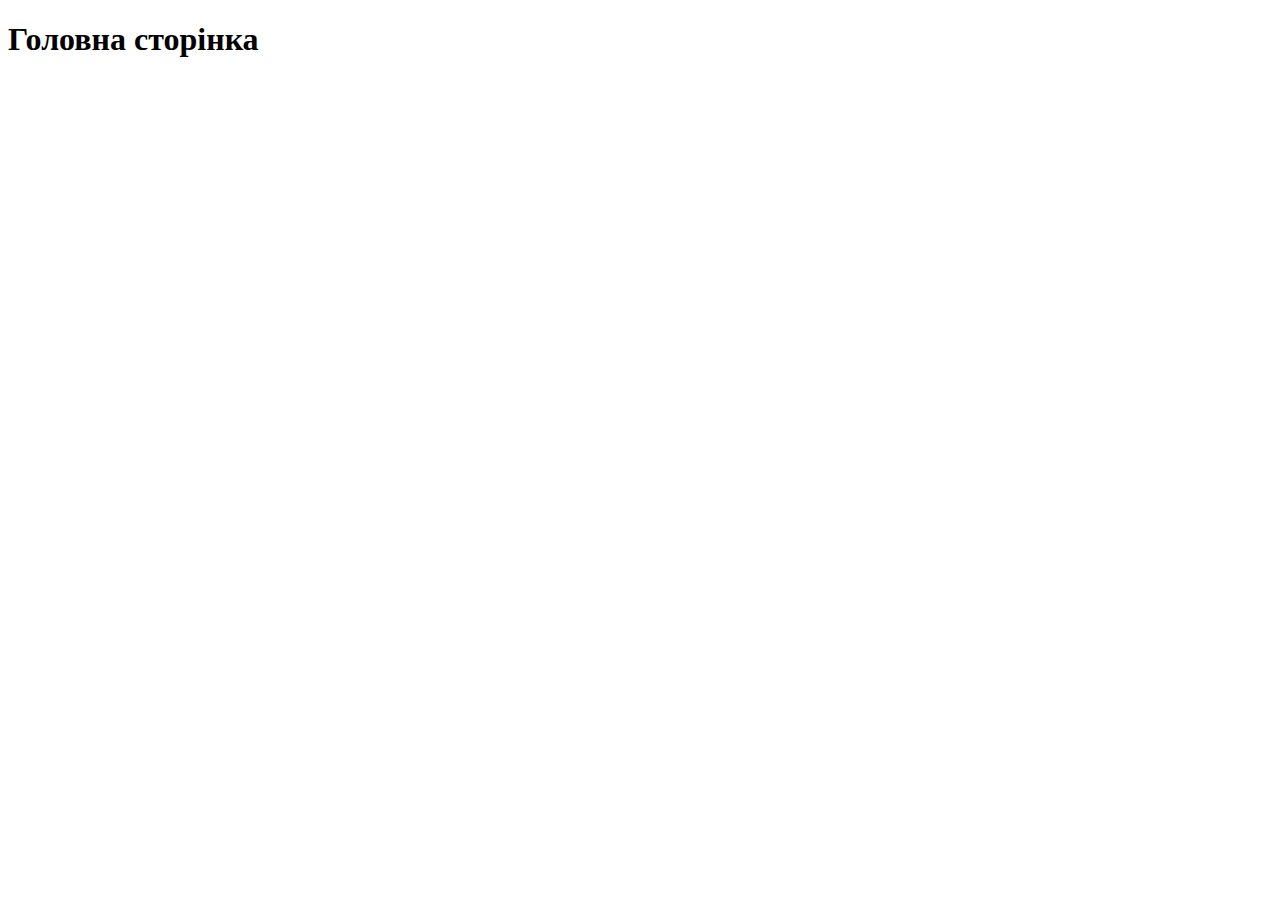
==== index.html @ 38e56209 "Ініціалізація проєкту" ====
<!DOCTYPE html>
<html lang="uk">
<head>
    <meta charset="UTF-8">
    <meta name="viewport" content="width=device-width, initial-scale=1.0">
    <meta name="author" content="anzhela">
    <title>Головна сторінка</title>
</head>
<body>
    <h1>Головна сторінка</h1>
</body>
</html>
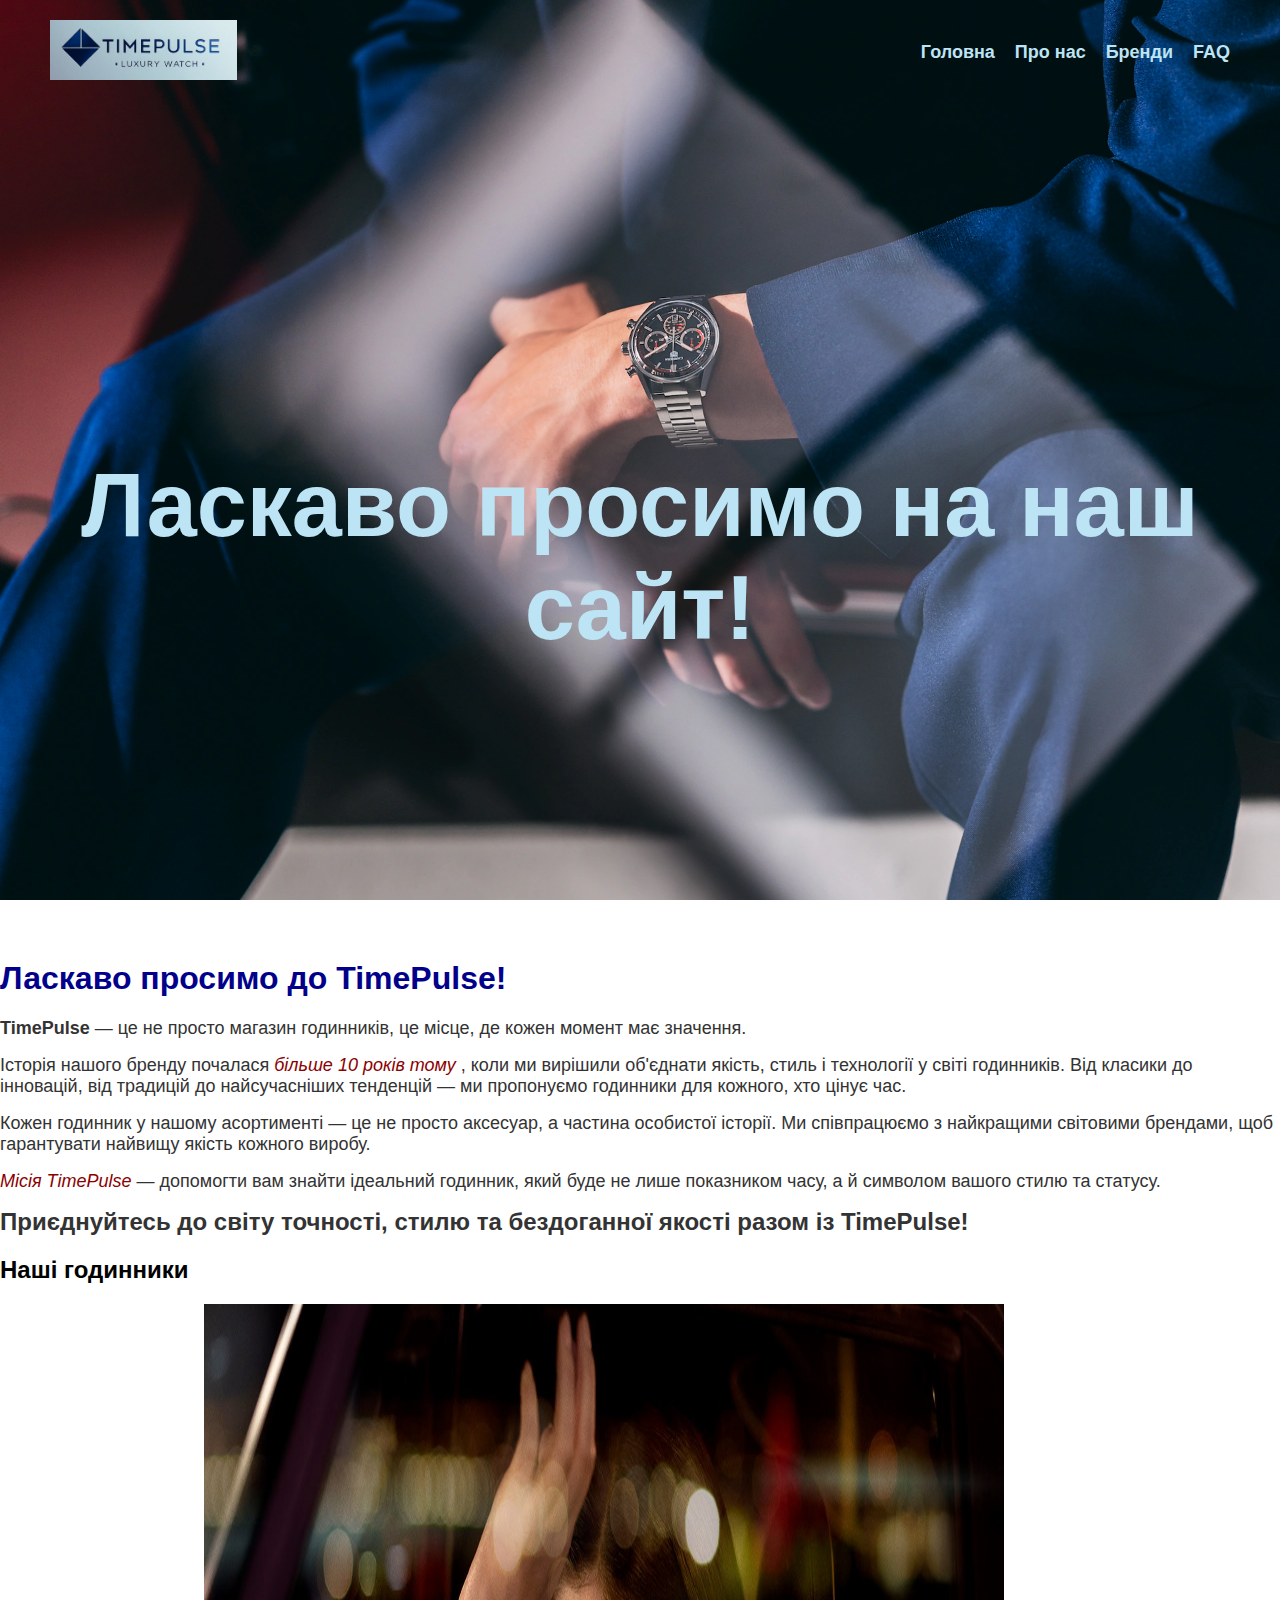
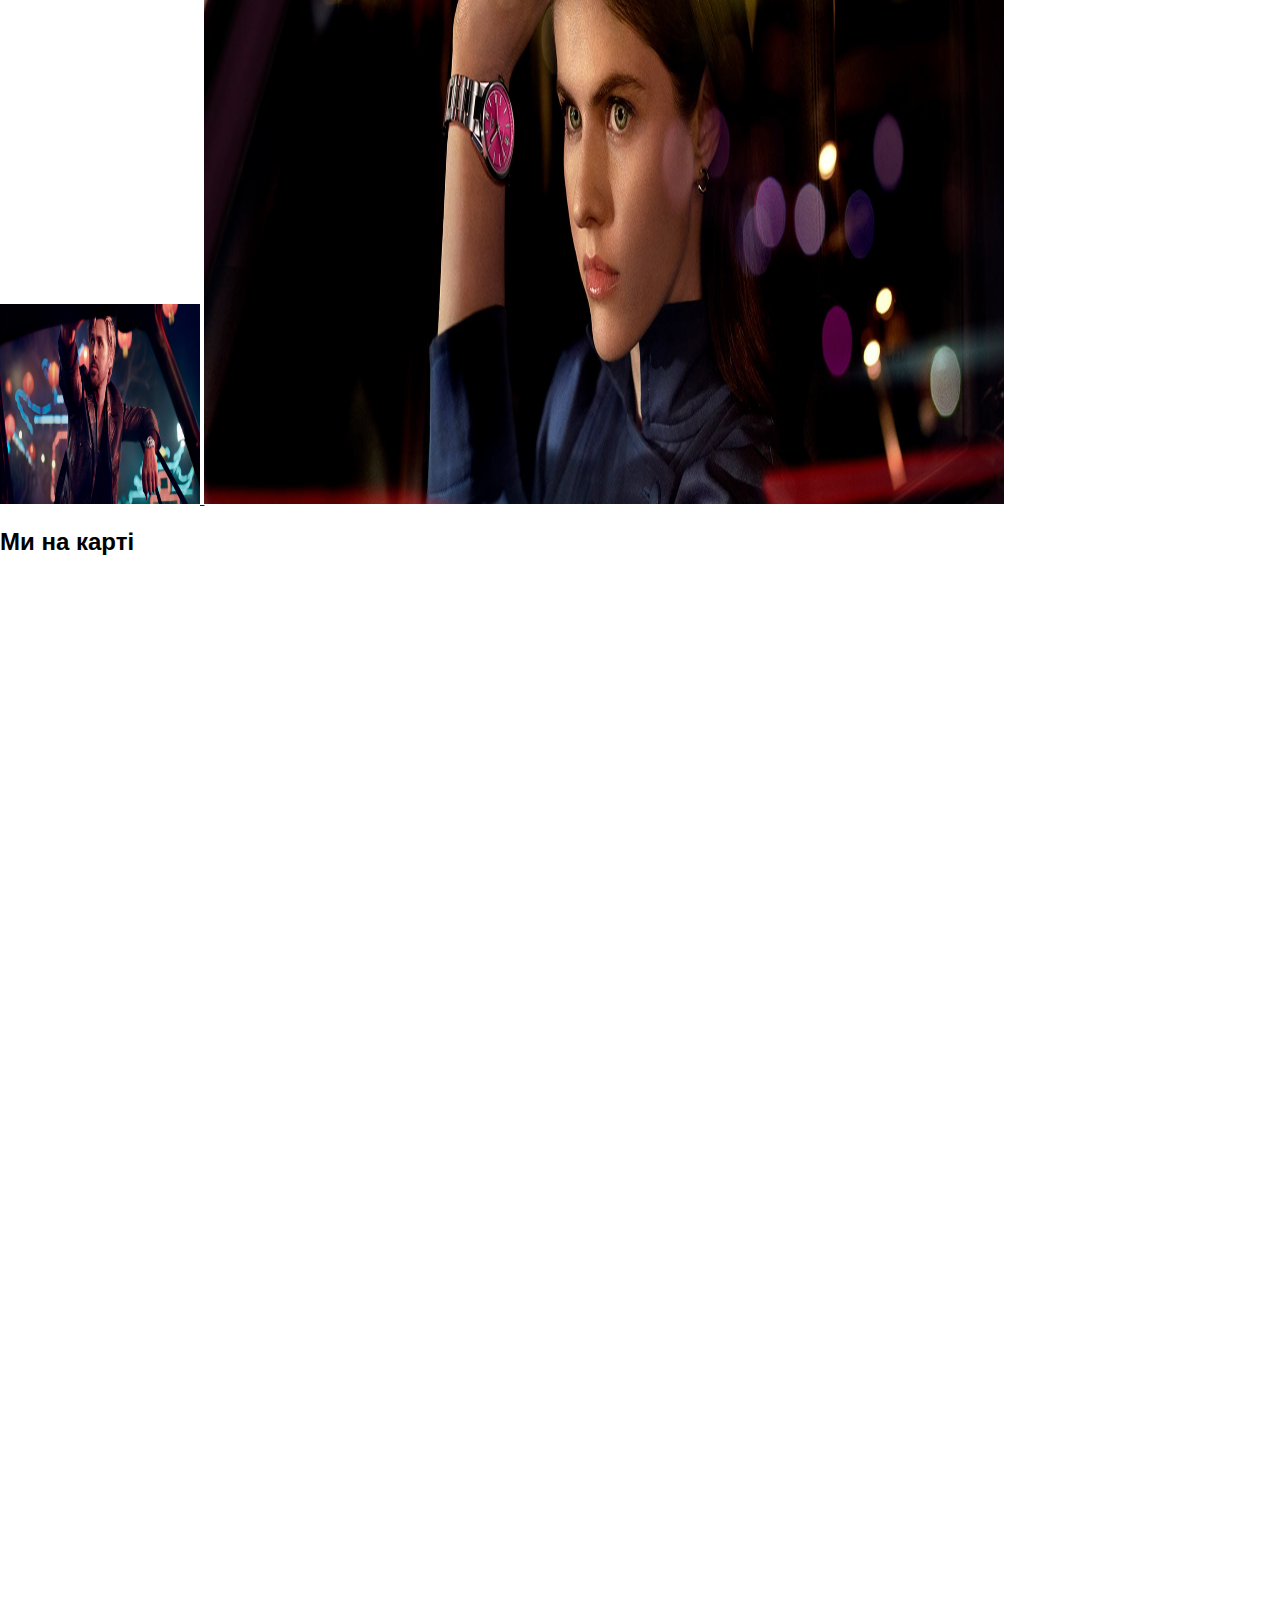
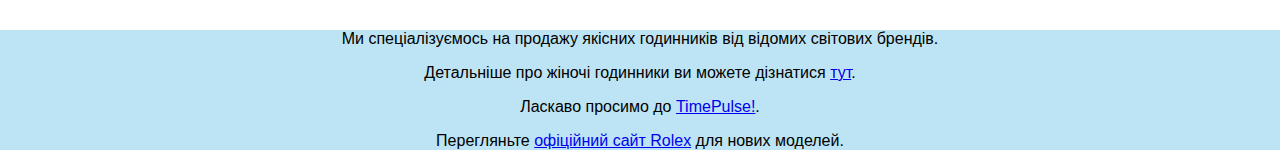
==== commit 15838e16: "лаба 2" ====
--- a/index.html
+++ b/index.html
@@ -1,12 +1,102 @@
 <!DOCTYPE html>
 <html lang="uk">
+
 <head>
     <meta charset="UTF-8">
     <meta name="viewport" content="width=device-width, initial-scale=1.0">
     <meta name="author" content="anzhela">
     <title>Головна сторінка</title>
+    <link rel="stylesheet" href="css/common.css">
+    <link rel="stylesheet" href="css/index.css">
 </head>
+
 <body>
-    <h1>Головна сторінка</h1>
+    <header class="header">
+        <!-- Фонове зображення -->
+        <img src="photo/CBS2015.EB0381_12.webp" alt="Фон" class="header-big-photo">
+
+        <!-- Логотип -->
+        <div class="logo">
+            <img src="photo/logo timepulse.png" alt="Логотип">
+        </div>
+
+        <!-- Меню навігації -->
+        <nav class="nav">
+            <ul>
+                <li><a href="index.html">Головна</a></li>
+                <li><a href="about.html">Про нас</a></li>
+                <li><a href="brands.html">Бренди</a></li>
+                <li><a href="FAQ.html">FAQ</a></li>
+            </ul>
+        </nav>
+    </header>
+
+    <main class="whole-page">
+        <div class="welcome_text">
+            <h1>Ласкаво просимо на наш сайт!</h1>
+        </div>
+        <div class="main_text">
+            <h1 id="TimePulse">
+                <font size="6" color="darkblue"><b>Ласкаво просимо до TimePulse!</b></font>
+            </h1>
+            <p>
+                <font size="4" color="#333"><b>TimePulse</b> — це не просто магазин годинників, це місце, де кожен
+                    момент має значення.</font>
+            </p>
+            <p>
+                <font size="4" color="#333">Історія нашого бренду почалася <i>
+                        <font color="darkred">більше 10 років тому</font>
+                    </i>, коли ми вирішили об'єднати якість, стиль і технології у світі годинників. Від класики до
+                    інновацій, від традицій до найсучасніших тенденцій — ми пропонуємо годинники для кожного, хто цінує
+                    час.</font>
+            </p>
+            <p>
+                <font size="4" color="#333">Кожен годинник у нашому асортименті — це не просто аксесуар, а частина
+                    особистої історії. Ми співпрацюємо з найкращими світовими брендами, щоб гарантувати найвищу якість
+                    кожного виробу.</font>
+            </p>
+            <p>
+                <font size="4" color="#333"><i>
+                        <font color="darkred">Місія TimePulse</font>
+                    </i> — допомогти вам знайти ідеальний годинник, який буде не лише показником часу, а й символом
+                    вашого стилю та статусу.</font>
+            </p>
+            <p>
+                <font size="5" color="#333"><b>Приєднуйтесь до світу точності, стилю та бездоганної якості разом із
+                        TimePulse!</b></font>
+            </p>
+        </div>
+
+        <h2>Наші годинники</h2>
+
+        <!-- Зменшене зображення у 2 рази -->
+        <a href="photo/man.jpg" target="_blank">
+            <img src="photo/man.jpg" width="200" height="200" alt="Чоловік">
+        </a>
+
+        <!-- Збільшене зображення у 2 рази -->
+        <a href="photo/woman.jpg" target="_blank">
+            <img src="photo/woman.jpg" width="800" height="800" alt="Жінка">
+        </a>
+
+        <!-- Карта(плаваючий фрейм) -->
+        <h2>Ми на карті</h2>
+        <iframe
+            src="https://www.google.com/maps/embed?pb=!1m18!1m12!1m3!1d25388.119990485375!2d30.5052025!3d50.45003325!2m3!1f0!2f0!3f0!3m2!1i1024!2i768!4f13.1!3m3!1m2!1s0x40d4cf105923aeb3%3A0xabc123456789!2z0JrRgNCw0YHQv9C10LrRgiDQlNC-0L3QsNGPINGD0YHRgtGA0L7QstCw0Y8g0YPQu9C40YbRjywg0LrQvtC70LTQsCwg0LrQvtC70LTQsNCy0YHRjNC60LAsIDEwMDAw!5e0!3m2!1suk!2sua!4v1633951894869!5m2!1suk!2sua"
+            width="100%" height="450" style="border:0;" allowfullscreen="" loading="lazy">
+        </iframe>
+
+    </main>
+
+    <footer>
+        <div class="footer_text">
+            <p>Ми спеціалізуємось на продажу якісних годинників від відомих світових брендів.</p>
+            <p>Детальніше про жіночі годинники ви можете дізнатися <a href="brands.html#womans-watches">тут</a>.</p>
+            <p>Ласкаво просимо до <a href="#TimePulse">TimePulse!</a>.</p>
+            <p>Перегляньте <a href="https://www.rolex.com/watches" target="_blank">офіційний сайт Rolex</a> для нових
+                моделей.</p>
+        </div>
+    </footer>
 </body>
-</html>
+
+</html>--- a/css/common.css
+++ b/css/common.css
@@ -0,0 +1,56 @@
+body, html {
+    margin: 0;
+    padding: 0;
+    font-family: Arial, sans-serif;
+}
+
+
+/* Хедер-------------------------------------- початок */
+.header {
+    display: flex;
+    align-items: center;
+    justify-content: space-between;
+    padding: 20px 50px;
+}
+
+/* Фонове зображення */
+.header-big-photo {
+    position: absolute;
+    top: 0;
+    left: 0;
+    width: 100%;
+    height: 100%;
+    object-fit: cover; /* Заповнює всю область */
+    z-index: -1; /* Відправляє фон під інші елементи */
+}
+
+/* Лого */
+.logo img {
+    height: 60px;
+}
+
+/* Навігація */
+.nav ul {
+    list-style: none;
+    display: flex;
+    gap: 20px; /* Відстань між пунктами меню */
+    padding: 0;
+    margin: 0;
+}
+
+.nav ul li {
+    display: inline;
+}
+
+.nav ul li a {
+    text-decoration: none;
+    color: rgb(189, 228, 244);
+    font-size: 18px;
+    font-weight: bold;
+    transition: 0.3s;
+}
+
+.nav ul li a:hover {
+    text-decoration: underline;
+    color: #007BFF;
+}
--- a/css/index.css
+++ b/css/index.css
@@ -0,0 +1,36 @@
+body, html {
+    margin: 0;
+    padding: 0;
+    font-family: Arial, sans-serif;
+}
+
+/* хедер -------------------------------------------------------- початок */
+.welcome_text{
+    margin-top:350px;
+    text-align: center;
+    color: rgb(189, 228, 244);
+    font-size: 45px;
+
+}
+/* хедер -------------------------------------------------------- кінець */
+
+
+
+/* текст для головної частини -------------------------------------------------------- початок */
+
+.main_text {
+
+    margin-top: 300px;
+}
+
+
+/* текст для головної частини -------------------------------------------------------- кінець */
+
+
+
+/* футер -------------------------------------------------------- початок */
+.footer_text{
+    margin-top: 600px;
+    text-align: center;
+    background-color: rgb(189, 228, 244);
+}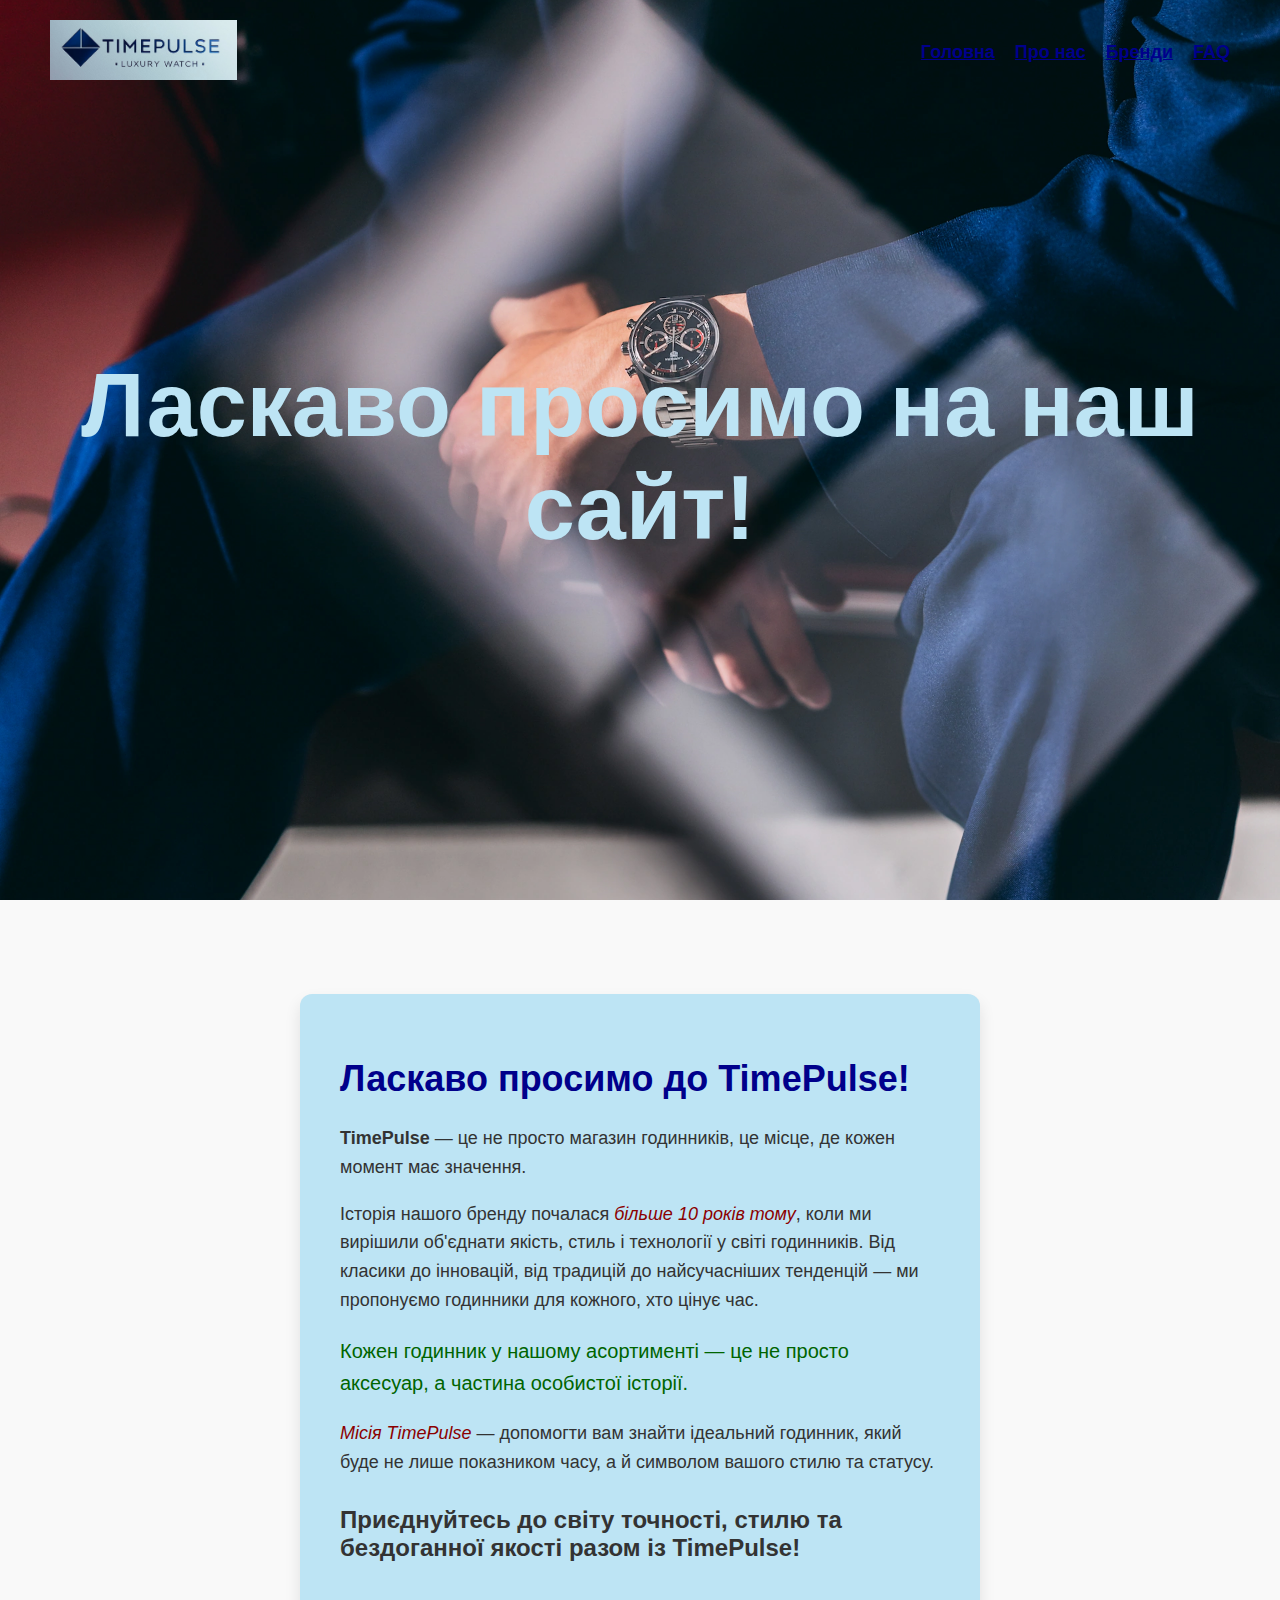
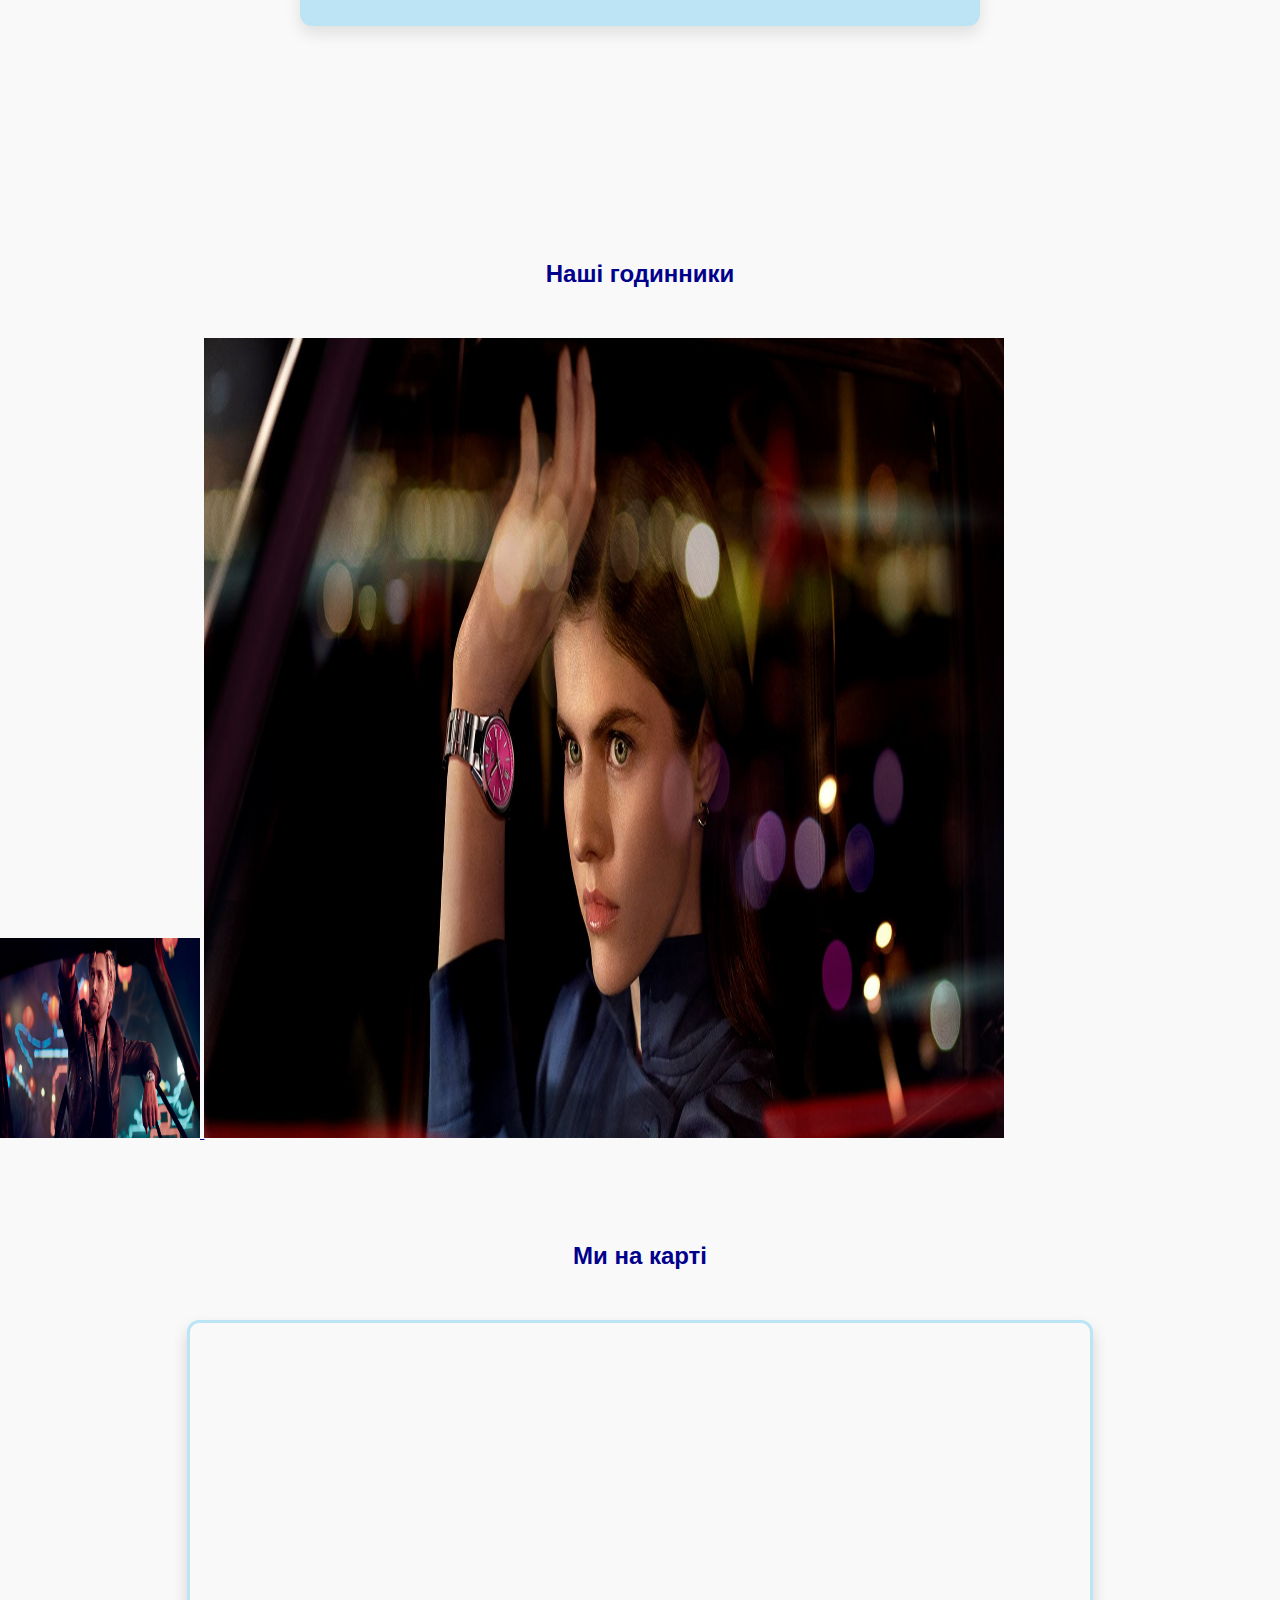
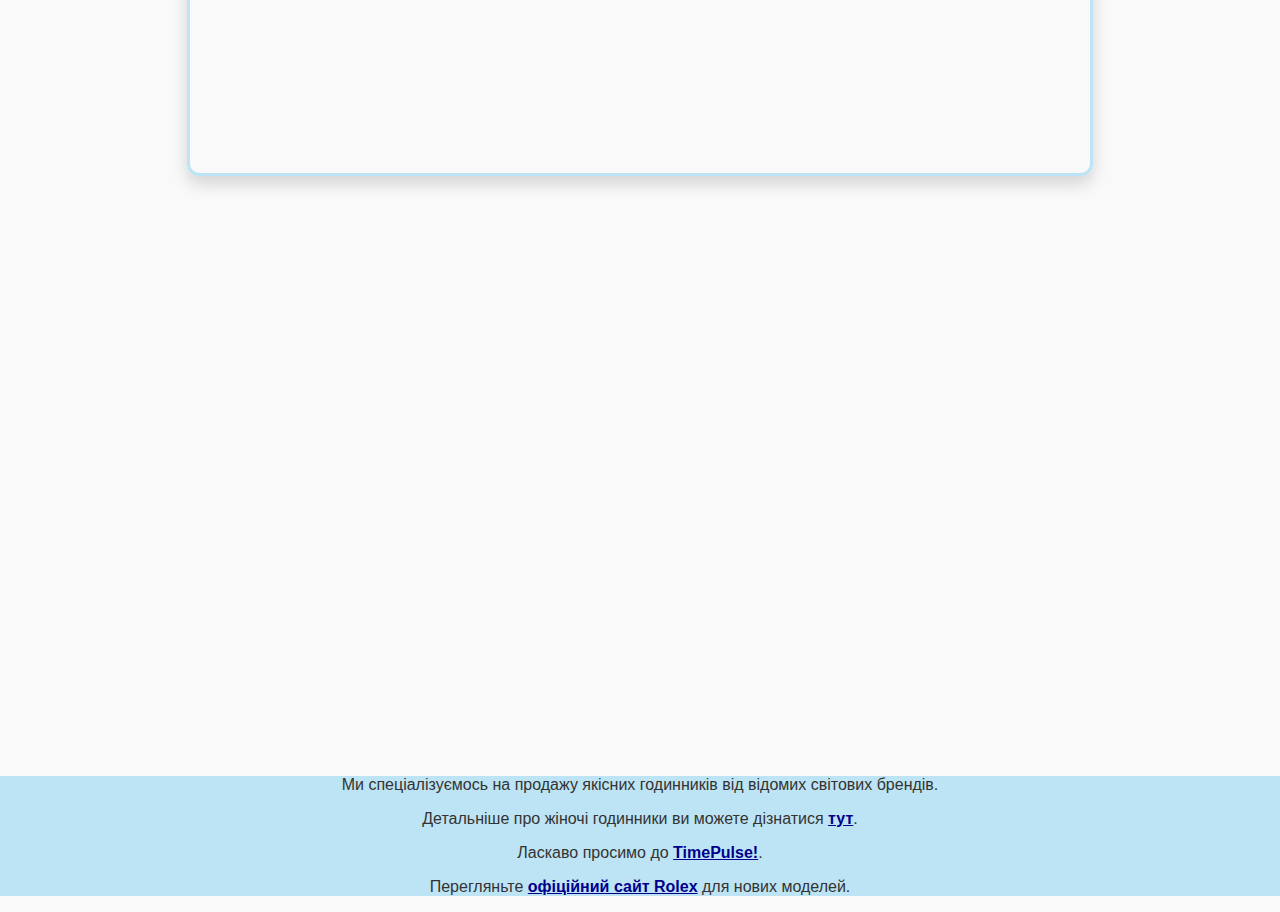
==== commit 88695c94: "lab3" ====
--- a/index.html
+++ b/index.html
@@ -8,6 +8,16 @@
     <title>Головна сторінка</title>
     <link rel="stylesheet" href="css/common.css">
     <link rel="stylesheet" href="css/index.css">
+
+
+    <style>
+        /* Стиль рівня документа для всіх посилань */
+        a {
+            color: darkblue !important;
+            text-decoration: underline !important;
+            font-weight: bold !important;
+        }
+    </style>
 </head>
 
 <body>
@@ -36,55 +46,50 @@
             <h1>Ласкаво просимо на наш сайт!</h1>
         </div>
         <div class="main_text">
-            <h1 id="TimePulse">
-                <font size="6" color="darkblue"><b>Ласкаво просимо до TimePulse!</b></font>
-            </h1>
-            <p>
-                <font size="4" color="#333"><b>TimePulse</b> — це не просто магазин годинників, це місце, де кожен
-                    момент має значення.</font>
-            </p>
-            <p>
-                <font size="4" color="#333">Історія нашого бренду почалася <i>
-                        <font color="darkred">більше 10 років тому</font>
-                    </i>, коли ми вирішили об'єднати якість, стиль і технології у світі годинників. Від класики до
-                    інновацій, від традицій до найсучасніших тенденцій — ми пропонуємо годинники для кожного, хто цінує
-                    час.</font>
-            </p>
-            <p>
-                <font size="4" color="#333">Кожен годинник у нашому асортименті — це не просто аксесуар, а частина
-                    особистої історії. Ми співпрацюємо з найкращими світовими брендами, щоб гарантувати найвищу якість
-                    кожного виробу.</font>
-            </p>
-            <p>
-                <font size="4" color="#333"><i>
-                        <font color="darkred">Місія TimePulse</font>
-                    </i> — допомогти вам знайти ідеальний годинник, який буде не лише показником часу, а й символом
-                    вашого стилю та статусу.</font>
-            </p>
-            <p>
-                <font size="5" color="#333"><b>Приєднуйтесь до світу точності, стилю та бездоганної якості разом із
-                        TimePulse!</b></font>
-            </p>
-        </div>
+            <div class="content_box">
+              <h1 class="title" id="TimePulse">Ласкаво просимо до TimePulse!</h1>
+              <p class="description"><b>TimePulse</b> — це не просто магазин годинників, це місце, де кожен
+                момент має значення.</p>
+        
+              <p class="description">Історія нашого бренду почалася <i class="highlight">більше 10 років тому</i>, коли ми вирішили
+                об'єднати якість, стиль і технології у світі годинників. Від класики до інновацій, від традицій до
+                найсучасніших тенденцій — ми пропонуємо годинники для кожного, хто цінує час.</p>
+        
+                <p class="description" style="font-size: 20px !important; color: darkgreen !important;">
+                    Кожен годинник у нашому асортименті — це не просто аксесуар, а частина особистої історії.
+                </p>
+        
+              <p class="description"><i class="highlight">Місія TimePulse</i> — допомогти вам знайти ідеальний годинник, який буде не лише
+                показником часу, а й символом вашого стилю та статусу.</p>
+        
+              <p class="slogan"><b>Приєднуйтесь до світу точності, стилю та бездоганної якості разом із
+                  TimePulse!</b></p>
+            </div>
+          </div>
 
-        <h2>Наші годинники</h2>
+        <h2 class="nashi-goddyniky" style="color: darkblue !important;">Наші годинники</h2>
 
         <!-- Зменшене зображення у 2 рази -->
         <a href="photo/man.jpg" target="_blank">
-            <img src="photo/man.jpg" width="200" height="200" alt="Чоловік">
+            <img src="photo/man.jpg" class="img-small" alt="Чоловік">
         </a>
 
         <!-- Збільшене зображення у 2 рази -->
         <a href="photo/woman.jpg" target="_blank">
-            <img src="photo/woman.jpg" width="800" height="800" alt="Жінка">
+            <img src="photo/woman.jpg" class="img-large" alt="Жінка">
         </a>
 
         <!-- Карта(плаваючий фрейм) -->
-        <h2>Ми на карті</h2>
-        <iframe
-            src="https://www.google.com/maps/embed?pb=!1m18!1m12!1m3!1d25388.119990485375!2d30.5052025!3d50.45003325!2m3!1f0!2f0!3f0!3m2!1i1024!2i768!4f13.1!3m3!1m2!1s0x40d4cf105923aeb3%3A0xabc123456789!2z0JrRgNCw0YHQv9C10LrRgiDQlNC-0L3QsNGPINGD0YHRgtGA0L7QstCw0Y8g0YPQu9C40YbRjywg0LrQvtC70LTQsCwg0LrQvtC70LTQsNCy0YHRjNC60LAsIDEwMDAw!5e0!3m2!1suk!2sua!4v1633951894869!5m2!1suk!2sua"
-            width="100%" height="450" style="border:0;" allowfullscreen="" loading="lazy">
-        </iframe>
+        <h2 class="mu-na-karti" style="color: darkblue !important;">Ми на карті</h2>
+        <div class="map-container">
+            <iframe 
+              src="https://www.google.com/maps/embed?pb=!1m18!1m12!1m3!1d25388.119990485375!2d30.5052025!3d50.45003325!2m3!1f0!2f0!3f0!3m2!1i1024!2i768!4f13.1!3m3!1m2!1s0x40d4cf105923aeb3%3A0xabc123456789!2z0JrRgNCw0YHQv9C10LrRgiDQlNC-0L3QsNGPINGD0YHRgtGA0L7QstCw0Y8g0YPQu9C40YbRjywg0LrQvtC70LTQsCwg0LrQvtC70LTQsNCy0YHRjNC60LAsIDEwMDAw!5e0!3m2!1suk!2sua!4v1633951894869!5m2!1suk!2sua"
+              class="map-frame"
+              allowfullscreen=""
+              loading="lazy"
+              referrerpolicy="no-referrer-when-downgrade">
+            </iframe>
+          </div>
 
     </main>
 
--- a/css/index.css
+++ b/css/index.css
@@ -1,30 +1,107 @@
-body, html {
+body {
+    font-family: Arial, sans-serif;
     margin: 0;
     padding: 0;
-    font-family: Arial, sans-serif;
-}
+    background-color: #f9f9f9;
+    color: #333;
+  }
 
 /* хедер -------------------------------------------------------- початок */
 .welcome_text{
-    margin-top:350px;
+    margin-top:250px;
     text-align: center;
     color: rgb(189, 228, 244);
     font-size: 45px;
+    margin-bottom: 300px;
 
 }
 /* хедер -------------------------------------------------------- кінець */
 
 
 
-/* текст для головної частини -------------------------------------------------------- початок */
+/* бокс та текст для головної частини -------------------------------------------------------- початок */
 
 .main_text {
+    display: flex;
+    justify-content: center;
+    align-items: center;
+    min-height: 100vh;
+  }
+  
+  .content_box {
+    background-color: rgb(189, 228, 244);
+    padding: 40px;
+    border-radius: 12px;
+    max-width: 600px;
+    box-shadow: 0 8px 16px rgba(0, 0, 0, 0.1);
 
-    margin-top: 300px;
-}
+  }
+  
+  .title {
+    font-size: 36px;
+    color: darkblue;
+    font-weight: bold;
+  }
+  
+  .description {
+    font-size: 18px;
+    line-height: 1.6;
+  }
+  
+  .highlight {
+    color: darkred;
+  }
+  
+  .slogan {
+    font-size: 24px;
+    color: #333;
+    font-weight: bold;
+    margin-top: 30px;
+  }
 
 
 /* текст для головної частини -------------------------------------------------------- кінець */
+
+/* Зменшене зображення */
+.img-small {
+  width: 200px;
+  height: 200px;
+}
+
+/* Збільшене зображення */
+.img-large {
+  width: 800px;
+  height: 800px;
+}
+
+.mu-na-karti,
+.nashi-goddyniky{
+  margin-top: 100px;
+  text-align: center;
+  color: brown;
+}
+
+.nashi-goddyniky{
+  margin-bottom: 50px;
+}
+
+/* Контейнер для карти з тінню та рамкою */
+.map-container {
+  max-width: 900px;
+  margin: 50px auto;
+  border-radius: 12px;
+  overflow: hidden;
+  box-shadow: 0 8px 16px rgba(0, 0, 0, 0.15);
+  border: 3px solid #bde4f4;
+}
+
+/* Сама карта */
+.map-frame {
+  width: 100%;
+  height: 450px;
+  border: none;
+  display: block;
+}
 
 
 
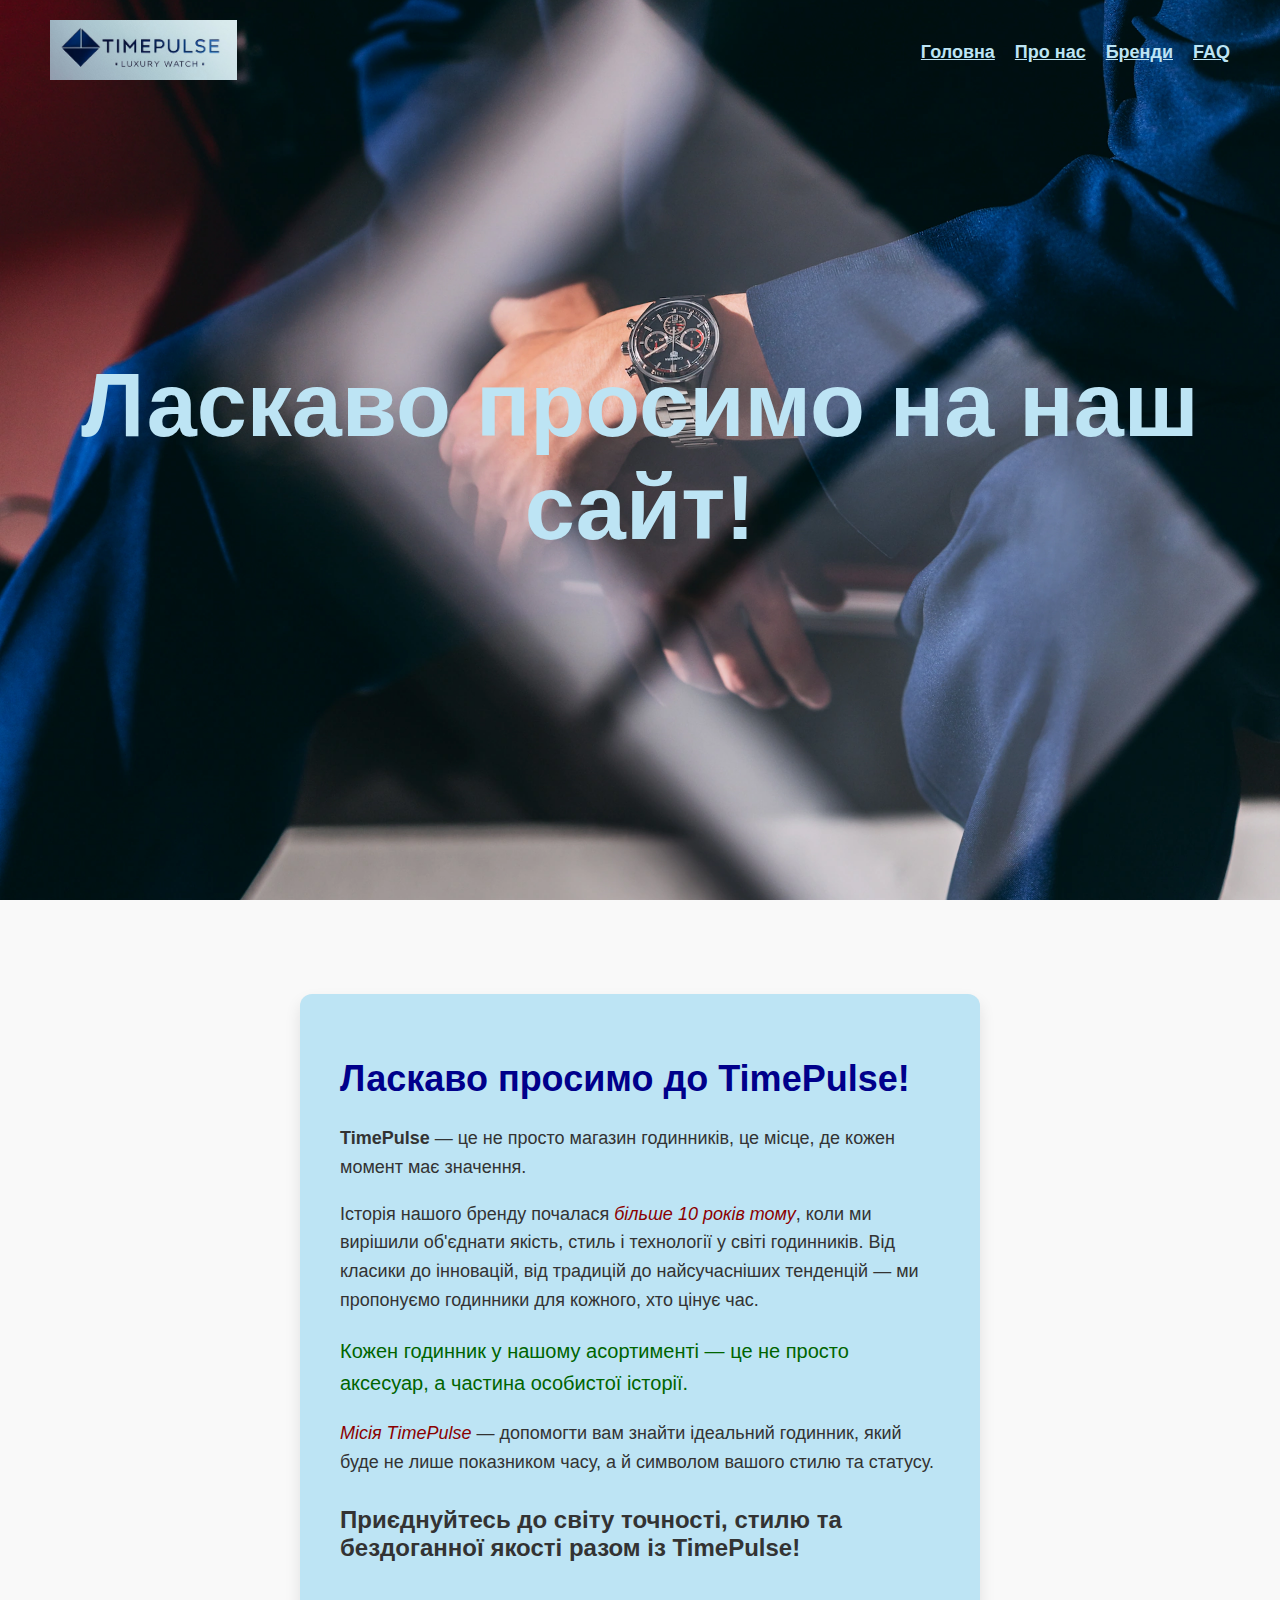
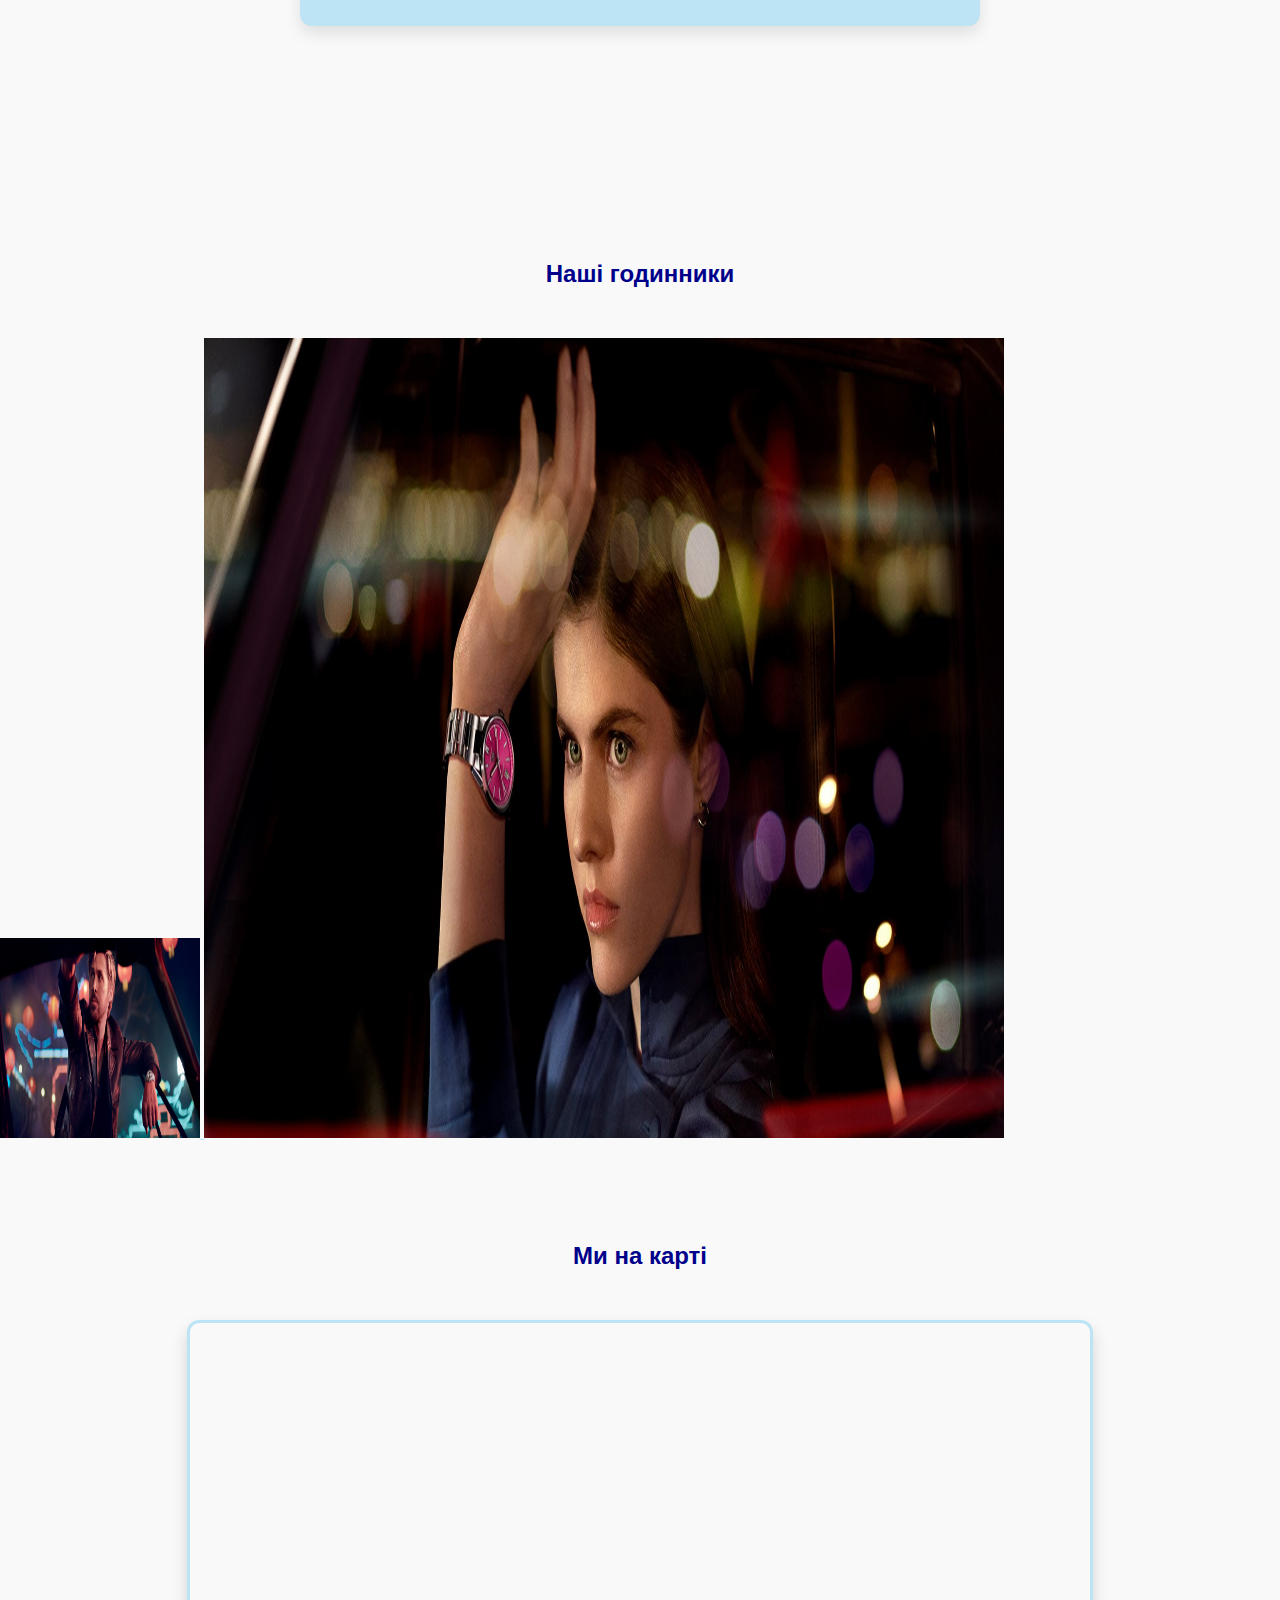
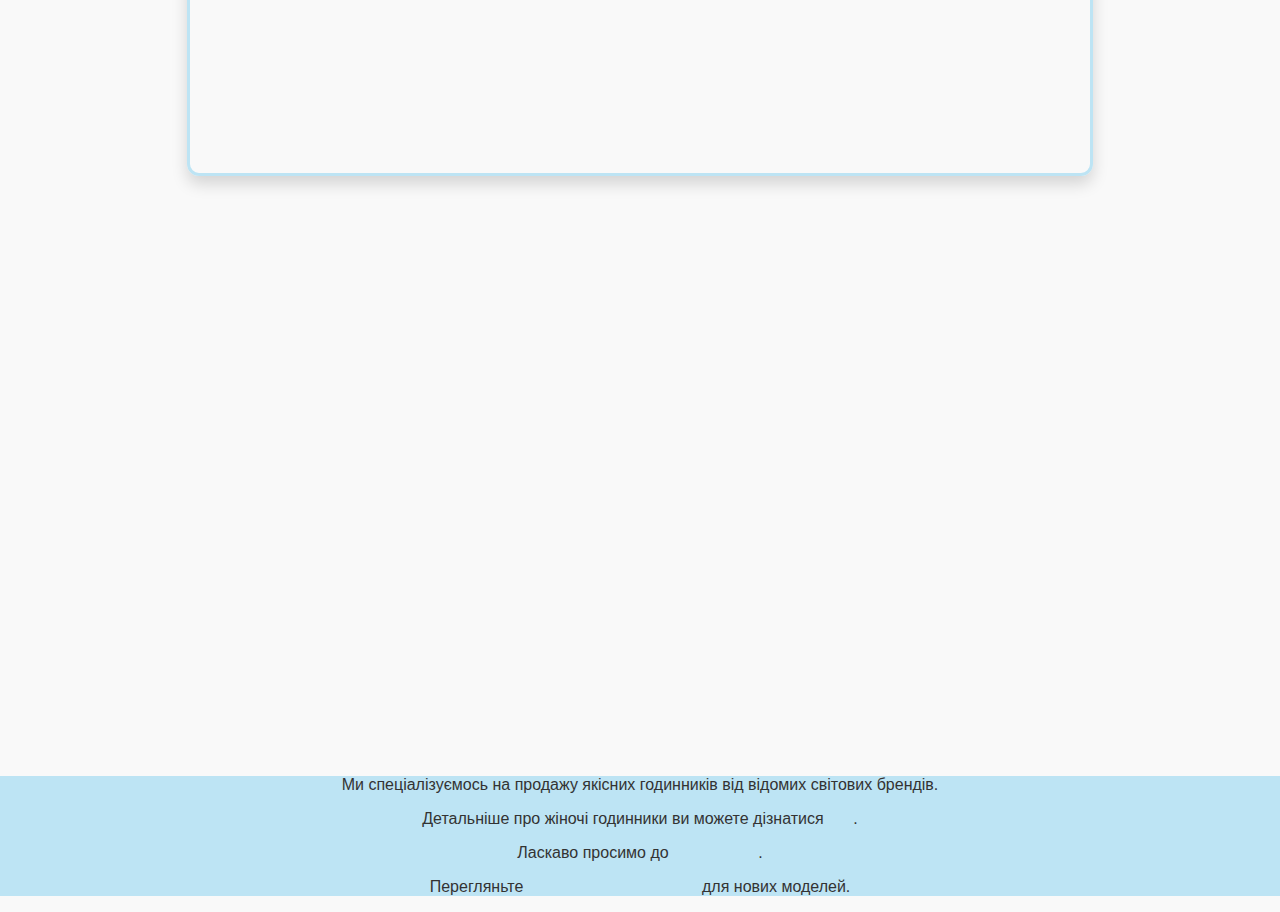
==== commit 9dafd291: "маленькі зміни" ====
--- a/index.html
+++ b/index.html
@@ -11,9 +11,9 @@
 
 
     <style>
-        /* Стиль рівня документа для всіх посилань */
+        /* це для всіх посилань */
         a {
-            color: darkblue !important;
+            color: rgb(189, 228, 244) !important;
             text-decoration: underline !important;
             font-weight: bold !important;
         }
--- a/css/index.css
+++ b/css/index.css
@@ -110,4 +110,5 @@
     margin-top: 600px;
     text-align: center;
     background-color: rgb(189, 228, 244);
-}+}
+
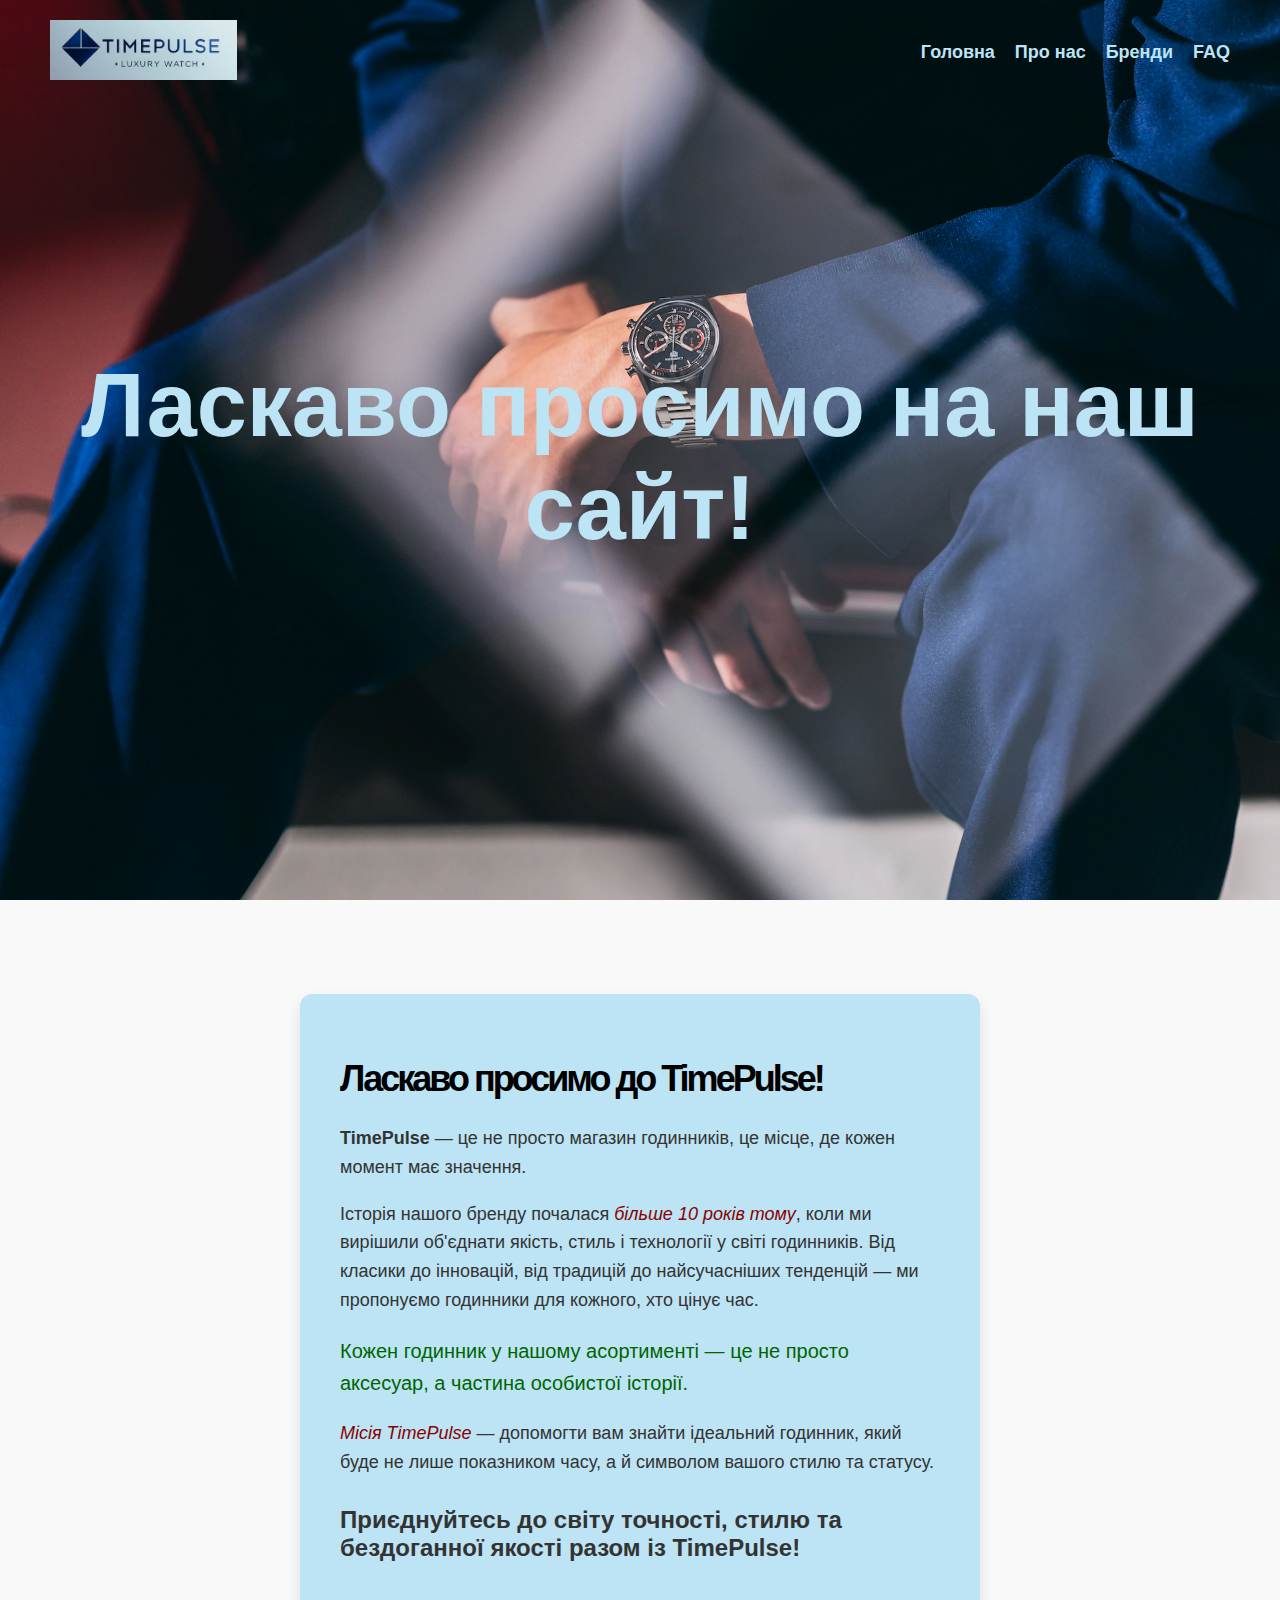
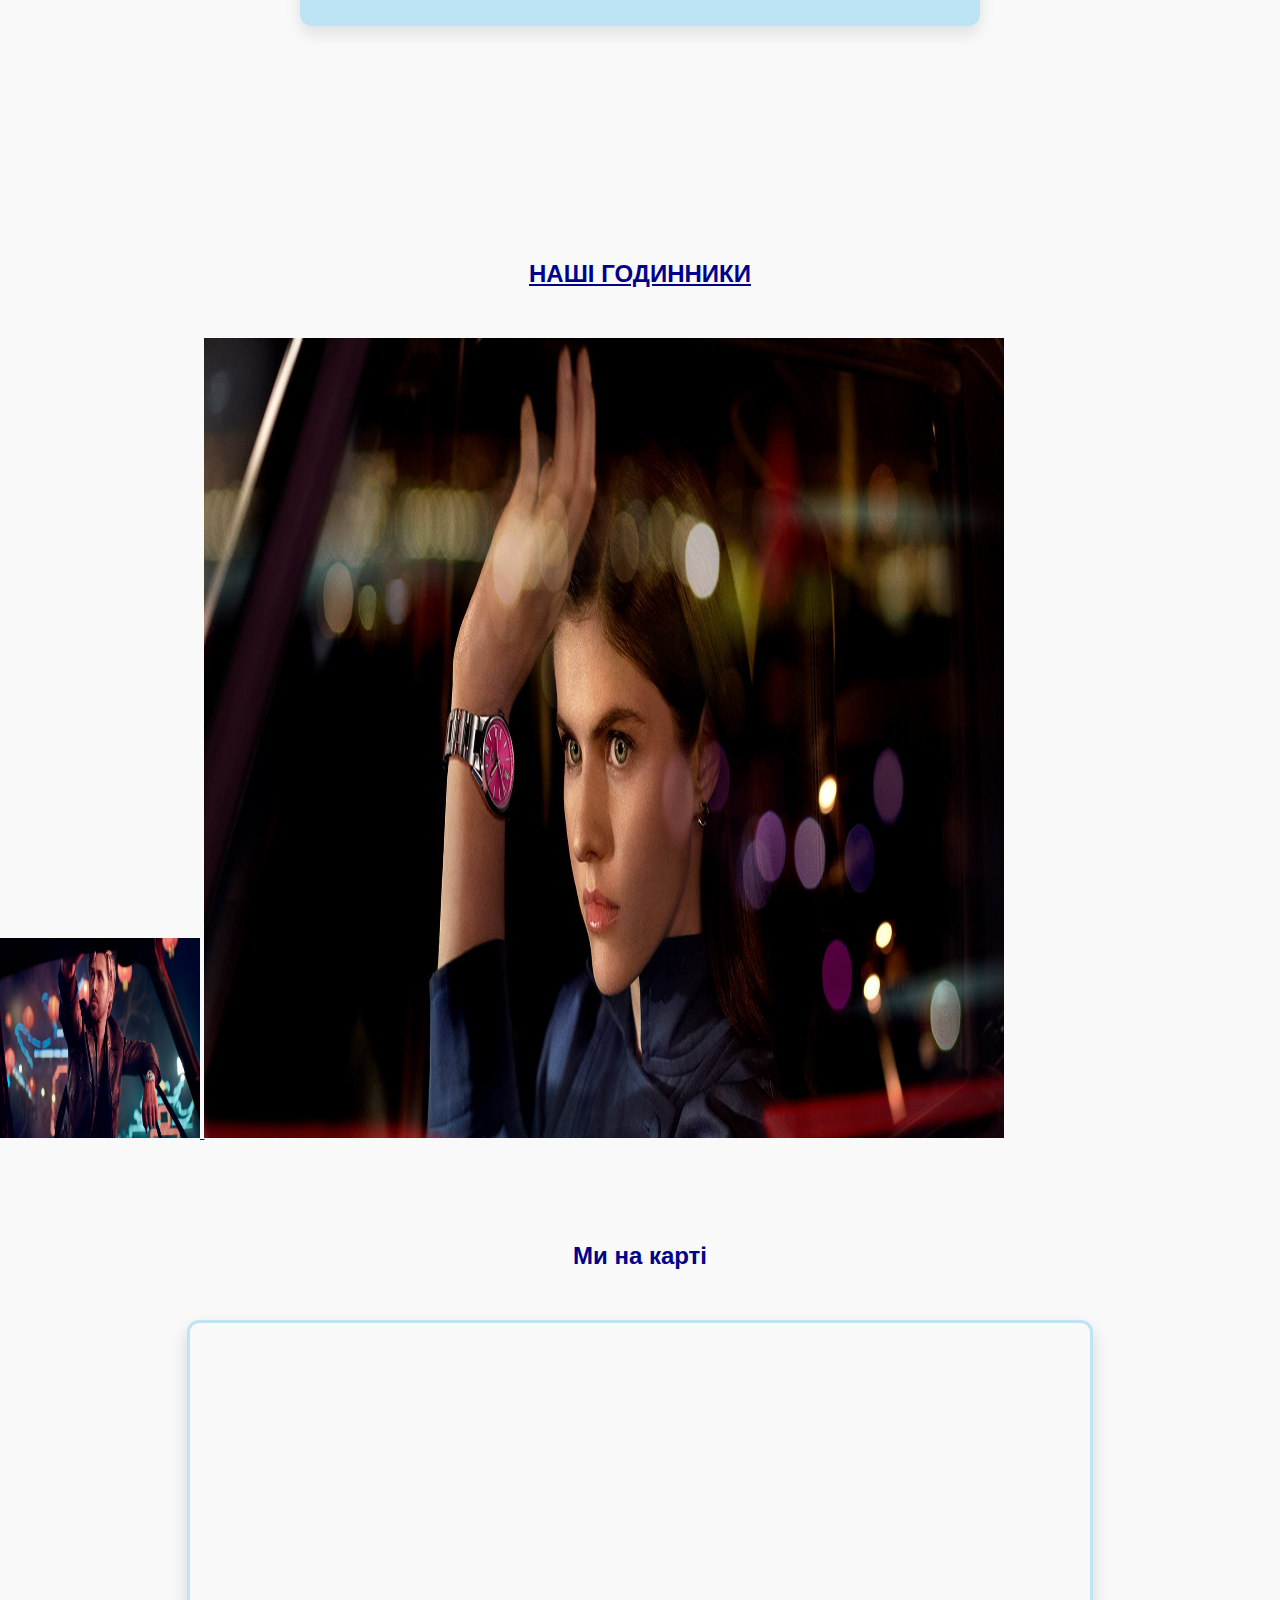
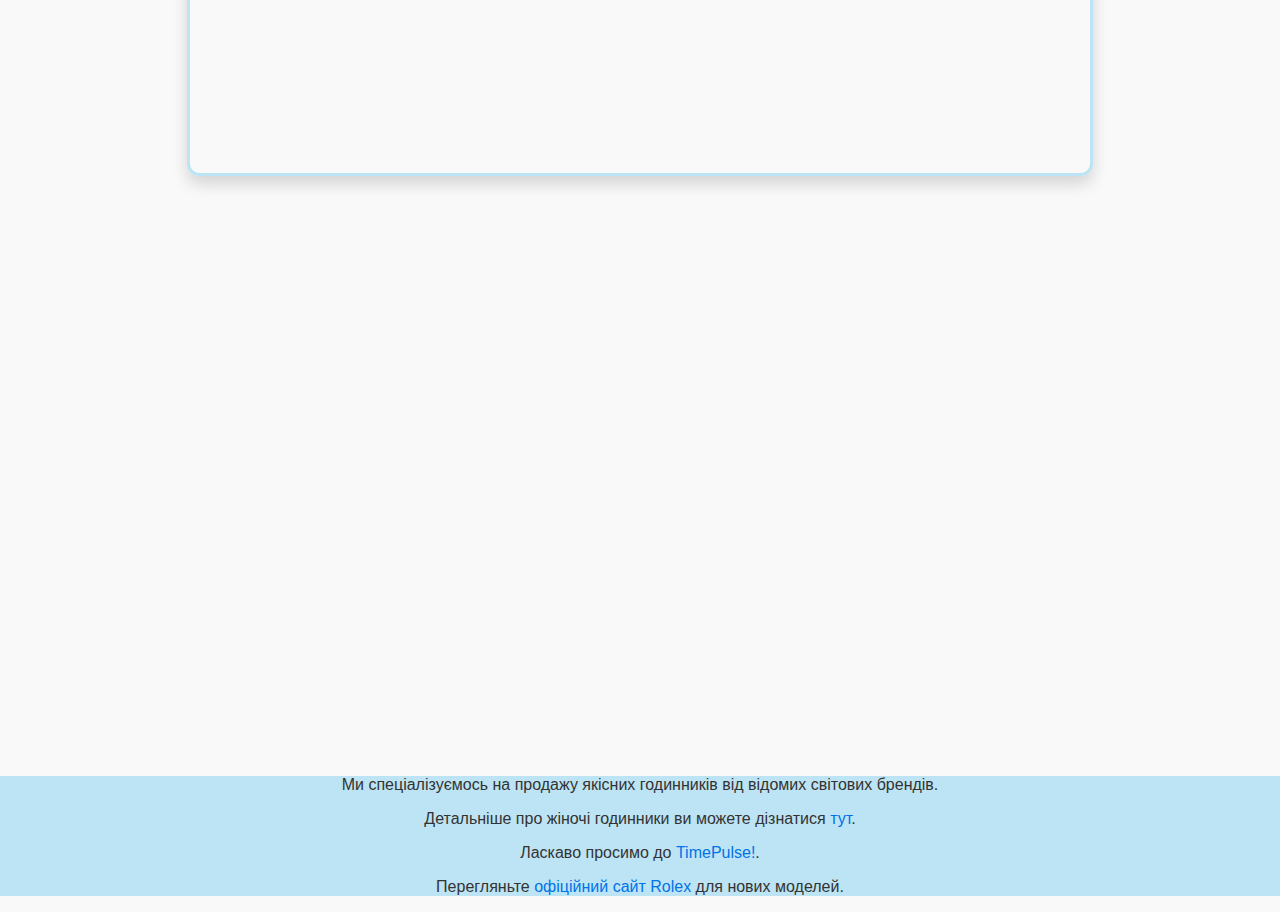
==== commit 0a552dc9: "селектори" ====
--- a/index.html
+++ b/index.html
@@ -10,14 +10,14 @@
     <link rel="stylesheet" href="css/index.css">
 
 
-    <style>
+    <!-- <style>
         /* це для всіх посилань */
         a {
-            color: rgb(189, 228, 244) !important;
+            color: rgb(244, 189, 234) !important;
             text-decoration: underline !important;
             font-weight: bold !important;
         }
-    </style>
+    </style> -->
 </head>
 
 <body>
@@ -45,27 +45,32 @@
         <div class="welcome_text">
             <h1>Ласкаво просимо на наш сайт!</h1>
         </div>
+        
         <div class="main_text">
+            
             <div class="content_box">
-              <h1 class="title" id="TimePulse">Ласкаво просимо до TimePulse!</h1>
-              <p class="description"><b>TimePulse</b> — це не просто магазин годинників, це місце, де кожен
-                момент має значення.</p>
-        
-              <p class="description">Історія нашого бренду почалася <i class="highlight">більше 10 років тому</i>, коли ми вирішили
-                об'єднати якість, стиль і технології у світі годинників. Від класики до інновацій, від традицій до
-                найсучасніших тенденцій — ми пропонуємо годинники для кожного, хто цінує час.</p>
-        
+                <h1 class="title" id="TimePulse">Ласкаво просимо до TimePulse!</h1>
+                <p class="description"><b>TimePulse</b> — це не просто магазин годинників, це місце, де кожен
+                    момент має значення.</p>
+
+                <p class="description">Історія нашого бренду почалася <i class="highlight">більше 10 років тому</i>,
+                    коли ми вирішили
+                    об'єднати якість, стиль і технології у світі годинників. Від класики до інновацій, від традицій до
+                    найсучасніших тенденцій — ми пропонуємо годинники для кожного, хто цінує час.</p>
+
                 <p class="description" style="font-size: 20px !important; color: darkgreen !important;">
                     Кожен годинник у нашому асортименті — це не просто аксесуар, а частина особистої історії.
                 </p>
-        
-              <p class="description"><i class="highlight">Місія TimePulse</i> — допомогти вам знайти ідеальний годинник, який буде не лише
-                показником часу, а й символом вашого стилю та статусу.</p>
-        
-              <p class="slogan"><b>Приєднуйтесь до світу точності, стилю та бездоганної якості разом із
-                  TimePulse!</b></p>
+
+                <p class="description"><i class="highlight">Місія TimePulse</i> — допомогти вам знайти ідеальний
+                    годинник, який буде не лише
+                    показником часу, а й символом вашого стилю та статусу.</p>
+
+                <p class="slogan"><b>Приєднуйтесь до світу точності, стилю та бездоганної якості разом із
+                        TimePulse!</b></p>
             </div>
-          </div>
+            
+        </div>
 
         <h2 class="nashi-goddyniky" style="color: darkblue !important;">Наші годинники</h2>
 
@@ -82,14 +87,11 @@
         <!-- Карта(плаваючий фрейм) -->
         <h2 class="mu-na-karti" style="color: darkblue !important;">Ми на карті</h2>
         <div class="map-container">
-            <iframe 
-              src="https://www.google.com/maps/embed?pb=!1m18!1m12!1m3!1d25388.119990485375!2d30.5052025!3d50.45003325!2m3!1f0!2f0!3f0!3m2!1i1024!2i768!4f13.1!3m3!1m2!1s0x40d4cf105923aeb3%3A0xabc123456789!2z0JrRgNCw0YHQv9C10LrRgiDQlNC-0L3QsNGPINGD0YHRgtGA0L7QstCw0Y8g0YPQu9C40YbRjywg0LrQvtC70LTQsCwg0LrQvtC70LTQsNCy0YHRjNC60LAsIDEwMDAw!5e0!3m2!1suk!2sua!4v1633951894869!5m2!1suk!2sua"
-              class="map-frame"
-              allowfullscreen=""
-              loading="lazy"
-              referrerpolicy="no-referrer-when-downgrade">
+            <iframe
+                src="https://www.google.com/maps/embed?pb=!1m18!1m12!1m3!1d25388.119990485375!2d30.5052025!3d50.45003325!2m3!1f0!2f0!3f0!3m2!1i1024!2i768!4f13.1!3m3!1m2!1s0x40d4cf105923aeb3%3A0xabc123456789!2z0JrRgNCw0YHQv9C10LrRgiDQlNC-0L3QsNGPINGD0YHRgtGA0L7QstCw0Y8g0YPQu9C40YbRjywg0LrQvtC70LTQsCwg0LrQvtC70LTQsNCy0YHRjNC60LAsIDEwMDAw!5e0!3m2!1suk!2sua!4v1633951894869!5m2!1suk!2sua"
+                class="map-frame" allowfullscreen="" loading="lazy" referrerpolicy="no-referrer-when-downgrade">
             </iframe>
-          </div>
+        </div>
 
     </main>
 
--- a/css/index.css
+++ b/css/index.css
@@ -112,3 +112,25 @@
     background-color: rgb(189, 228, 244);
 }
 
+/* Контекстний селектор */
+footer a {
+  color: #0073e6;
+  text-decoration: none;
+}
+
+
+#TimePulse{
+  color: black;
+}
+
+/* Сусідній селектор */
+.main_text + h2 {
+  text-decoration:underline;
+  text-transform: uppercase;
+}
+
+/* Дочірній селектор */
+.content_box > h1 {
+  letter-spacing: -3px;
+}
+
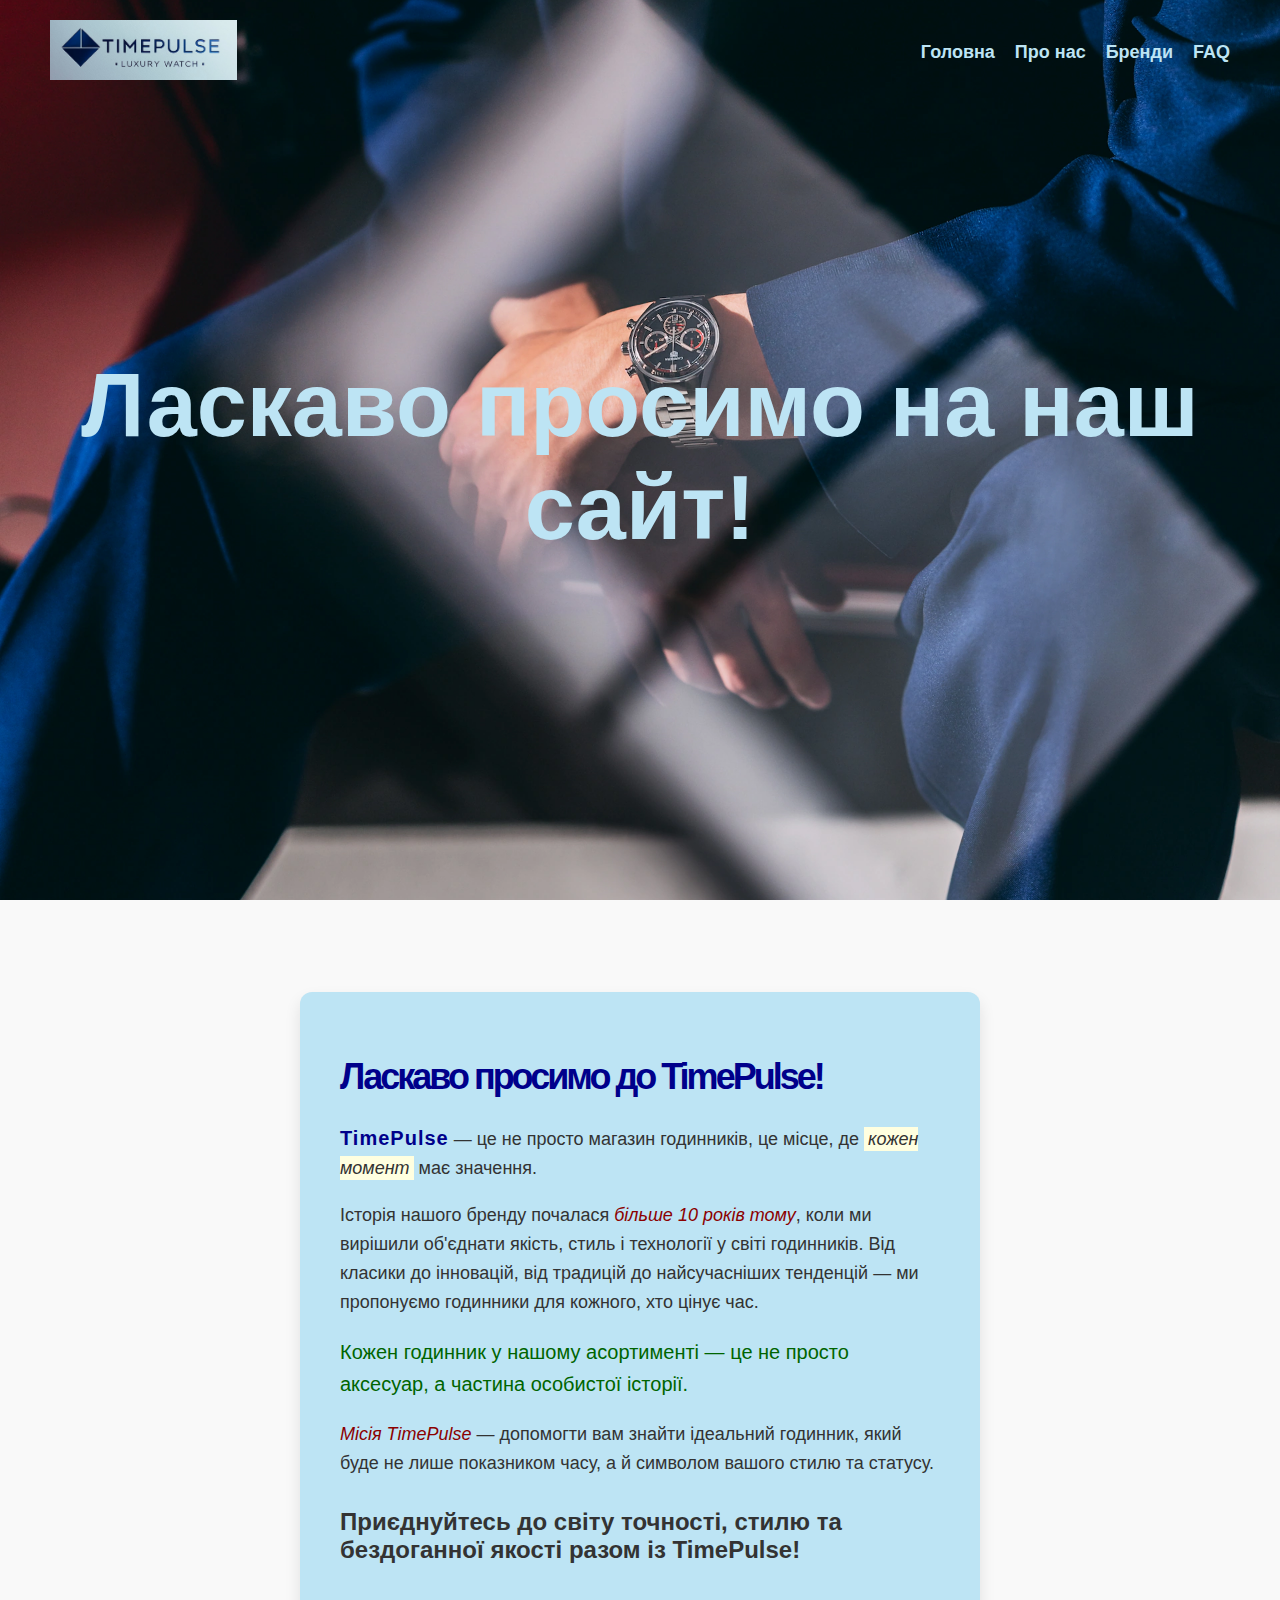
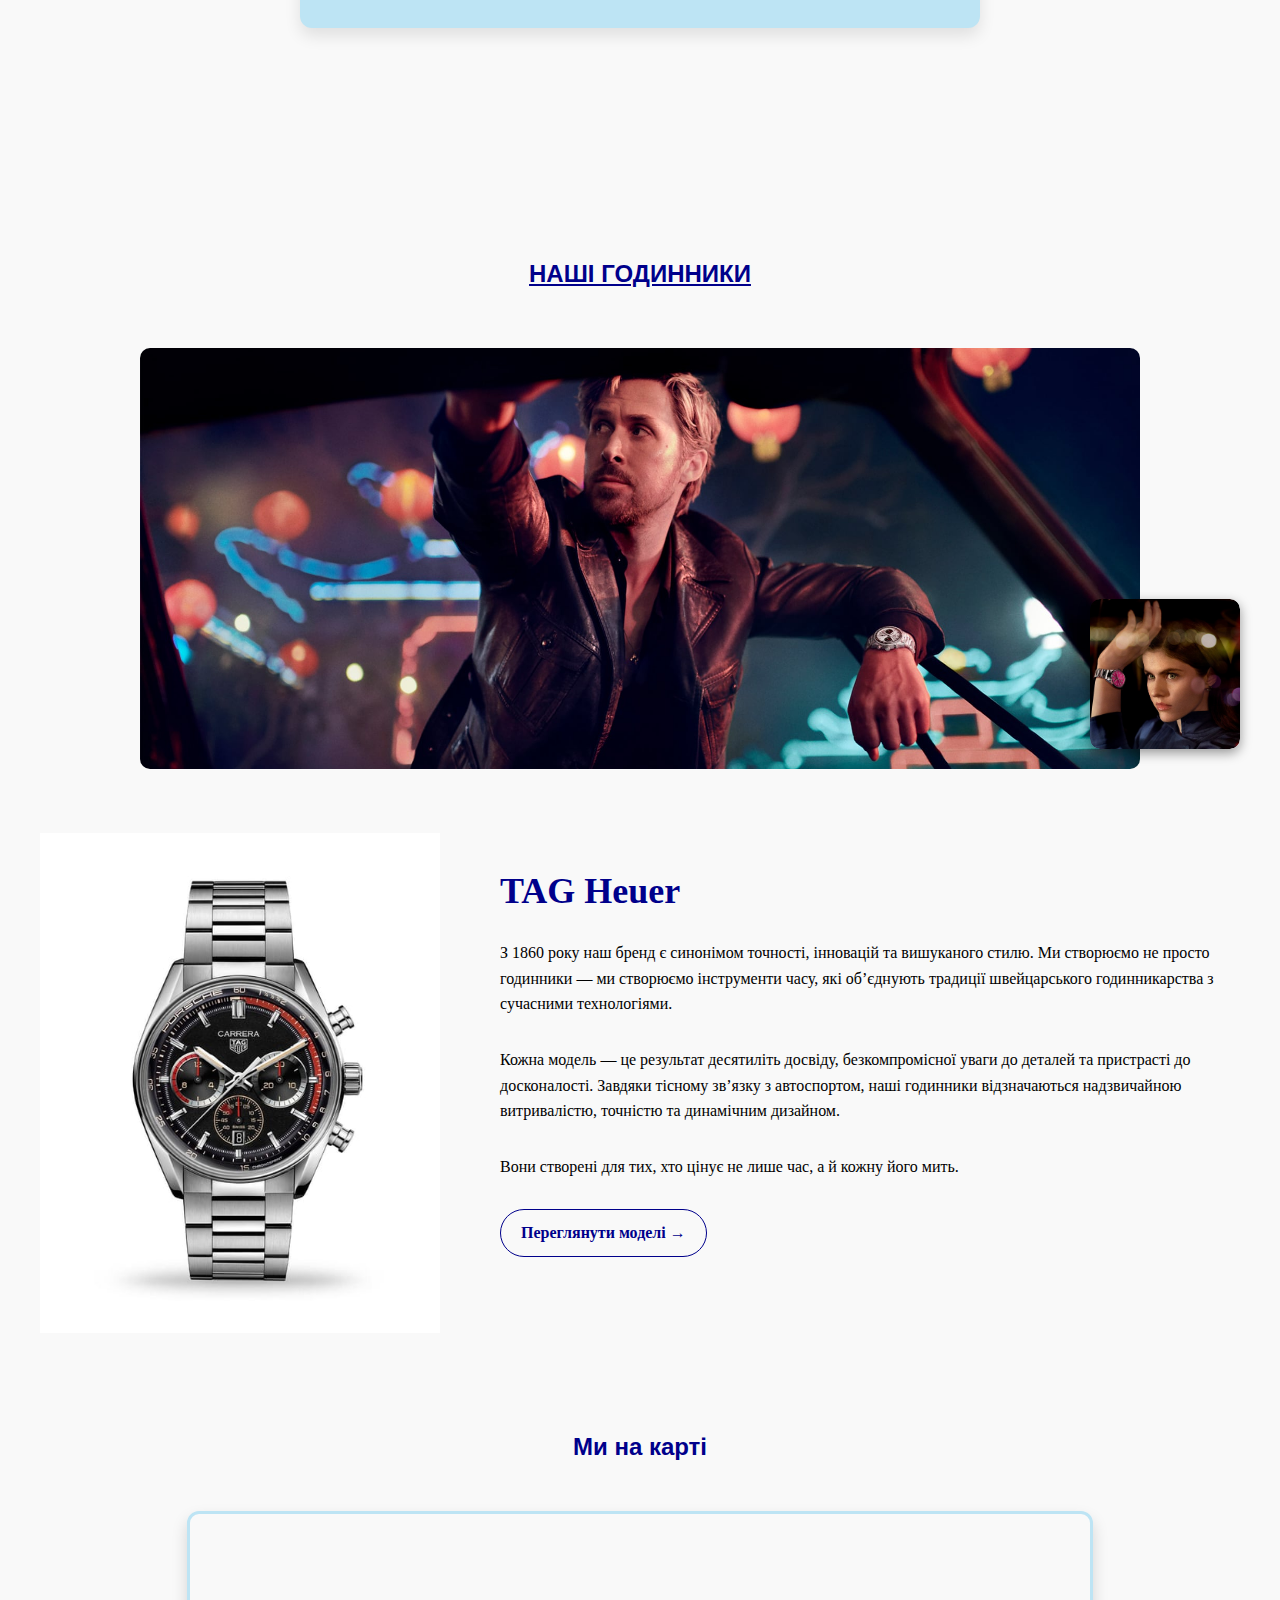
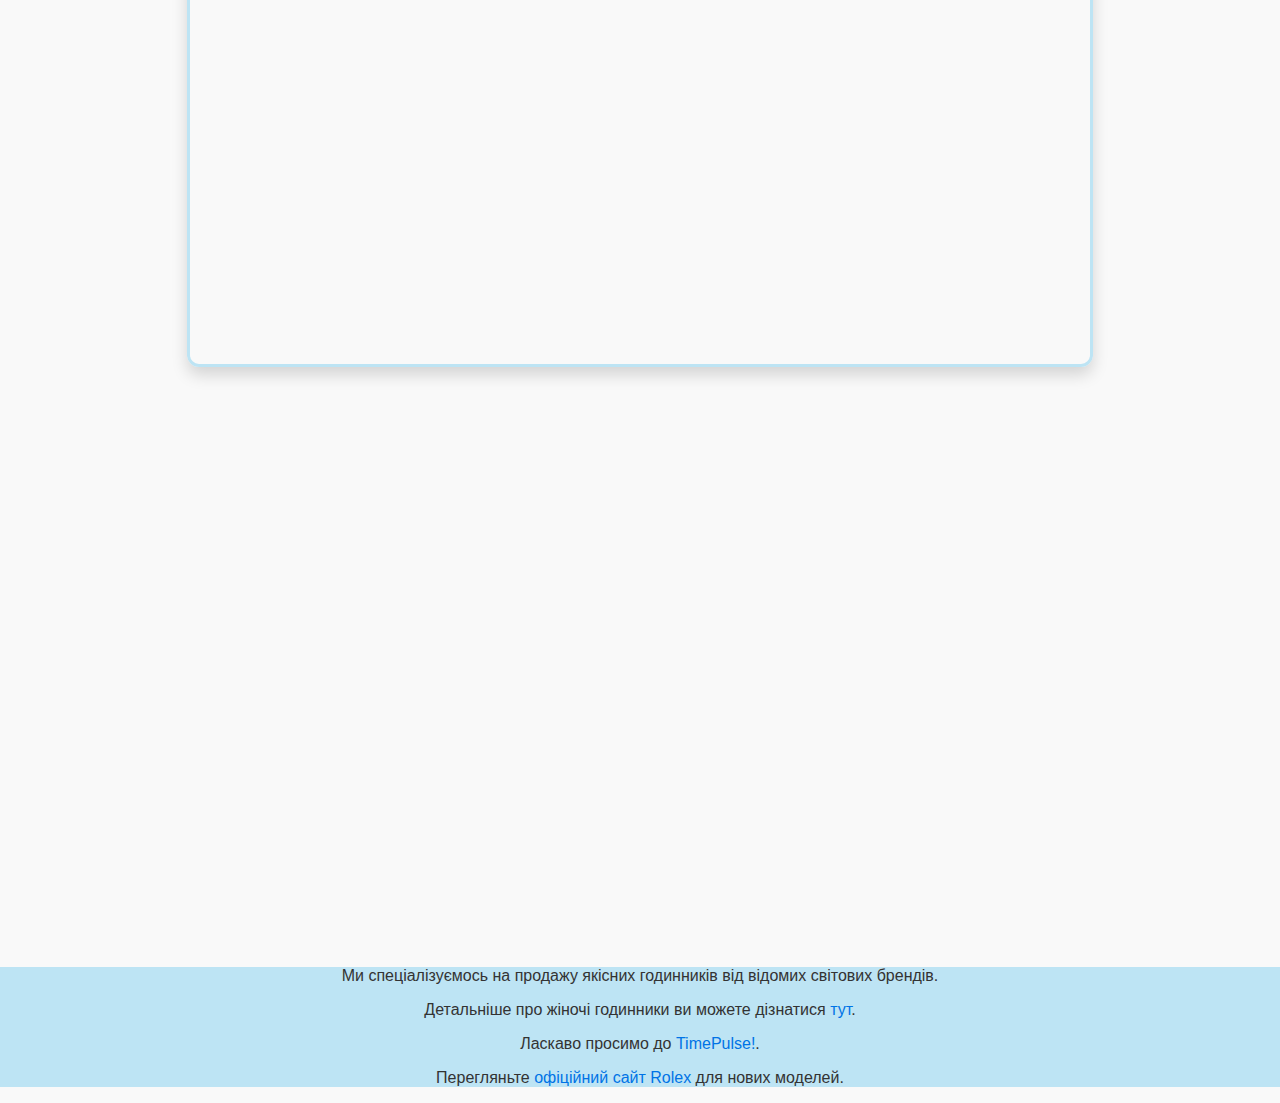
==== commit bffef42a: "5 лаба" ====
--- a/index.html
+++ b/index.html
@@ -45,13 +45,14 @@
         <div class="welcome_text">
             <h1>Ласкаво просимо на наш сайт!</h1>
         </div>
-        
+
         <div class="main_text">
-            
+
             <div class="content_box">
                 <h1 class="title" id="TimePulse">Ласкаво просимо до TimePulse!</h1>
-                <p class="description"><b>TimePulse</b> — це не просто магазин годинників, це місце, де кожен
-                    момент має значення.</p>
+                <p class="description"><b><span class="brand-name">TimePulse</span></b> — це не просто магазин
+                    годинників, це місце, де <span class="highlighted-word">кожен момент</span> має значення.</p>
+
 
                 <p class="description">Історія нашого бренду почалася <i class="highlight">більше 10 років тому</i>,
                     коли ми вирішили
@@ -69,20 +70,53 @@
                 <p class="slogan"><b>Приєднуйтесь до світу точності, стилю та бездоганної якості разом із
                         TimePulse!</b></p>
             </div>
-            
+
         </div>
 
         <h2 class="nashi-goddyniky" style="color: darkblue !important;">Наші годинники</h2>
 
-        <!-- Зменшене зображення у 2 рази -->
-        <a href="photo/man.jpg" target="_blank">
-            <img src="photo/man.jpg" class="img-small" alt="Чоловік">
-        </a>
+        <div class="gallery">
+            <div class="main-photo">
+              <a href="photo/man.jpg" target="_blank">
+                <img src="photo/man.jpg" alt="Чоловік">
+              </a>
+          
+              <a href="photo/woman.jpg" target="_blank" class="thumb-woman">
+                <img src="photo/woman.jpg" alt="Жінка">
+              </a>
+            </div>
+          </div>
+          
+          
 
-        <!-- Збільшене зображення у 2 рази -->
-        <a href="photo/woman.jpg" target="_blank">
-            <img src="photo/woman.jpg" class="img-large" alt="Жінка">
-        </a>
+            <div class="brand-section">
+                <div class="image-wrapper">
+                  <div class="image-bg"></div>
+                  <img src="photo/0704photo.jpg" alt="TAG Heuer" class="brand-image">
+                </div>
+              
+                <div class="text-content">
+                  <h2>TAG Heuer</h2>
+                  <p>
+                    З 1860 року наш бренд є синонімом точності, інновацій та вишуканого стилю. Ми створюємо не просто годинники —
+                    ми створюємо інструменти часу, які об’єднують традиції швейцарського годинникарства з сучасними технологіями.
+                  </p>
+                  <p>
+                    Кожна модель — це результат десятиліть досвіду, безкомпромісної уваги до деталей та пристрасті до досконалості.
+                    Завдяки тісному зв’язку з автоспортом, наші годинники відзначаються надзвичайною витривалістю, точністю та
+                    динамічним дизайном.
+                  </p>
+                  <p>
+                    Вони створені для тих, хто цінує не лише час, а й кожну його мить.
+                  </p>
+                  <a href="brands.html" class="brand-button">Переглянути моделі</a>
+                </div>
+              
+                <div style="clear: both;"></div>
+              </div>
+
+
+        </div>
 
         <!-- Карта(плаваючий фрейм) -->
         <h2 class="mu-na-karti" style="color: darkblue !important;">Ми на карті</h2>
--- a/css/common.css
+++ b/css/common.css
@@ -33,7 +33,7 @@
 .nav ul {
     list-style: none;
     display: flex;
-    gap: 20px; /* Відстань між пунктами меню */
+    gap: 20px; 
     padding: 0;
     margin: 0;
 }
--- a/css/index.css
+++ b/css/index.css
@@ -47,6 +47,19 @@
     font-size: 18px;
     line-height: 1.6;
   }
+
+  .brand-name {
+    color: darkblue;
+    font-size: 20px;
+    letter-spacing: 1px;
+  }
+  
+  .highlighted-word {
+    background-color: lightyellow;
+    font-style: italic;
+    padding: 2px 4px;
+  }
+  
   
   .highlight {
     color: darkred;
@@ -62,17 +75,53 @@
 
 /* текст для головної частини -------------------------------------------------------- кінець */
 
-/* Зменшене зображення */
-.img-small {
-  width: 200px;
-  height: 200px;
-}
-
-/* Збільшене зображення */
-.img-large {
-  width: 800px;
-  height: 800px;
-}
+/* фоточки дівчини і хлопця-------------------------------- */
+.gallery {
+  width: 90%;
+  max-width: 1000px;
+  margin: 60px auto;
+}
+
+.main-photo {
+  position: relative;
+  display: inline-block;
+}
+
+.main-photo img {
+  display: block;
+  width: 100%;
+  height: auto;
+  object-fit: cover;
+  border-radius: 10px;
+}
+
+/* Мініатюра жінки */
+.thumb-woman {
+  position: absolute;
+  bottom: 20px;
+  right: -100px;
+  z-index: 2;
+  border-radius: 10px;
+  overflow: hidden;
+  box-shadow: 0 4px 12px rgba(0, 0, 0, 0.4);
+  transition: transform 0.3s ease;
+}
+
+.thumb-woman:hover {
+  transform: scale(1.05);
+}
+
+.thumb-woman img {
+  width: 150px;
+  height: 150px;
+  object-fit: cover;
+  display: block;
+}
+
+
+
+
+/* фоточки дівчини і хлопця-------------------------------- */
 
 .mu-na-karti,
 .nashi-goddyniky{
@@ -103,6 +152,74 @@
   display: block;
 }
 
+/* Годинник---------------------------------------------- */
+.brand-section {
+  width: 100%;
+  max-width: 1200px;
+  margin: 60px auto;
+  font-family: 'Georgia', serif;
+  font-size: 16px;
+  line-height: 1.6;
+  color: #000;
+  position: relative;
+}
+
+.image-wrapper {
+  float: left;
+  width: 400px;
+  height: 500px;
+  position: relative;
+  margin-right: 60px;
+}
+
+
+.brand-image {
+  width: 100%;
+  height: 100%;
+  object-fit: cover;
+  position: relative;
+  z-index: 2;
+}
+
+.text-content {
+  float: left;
+  width: calc(100% - 460px); /* 400px image + 60px margin */
+  box-sizing: border-box;
+}
+
+.text-content h2 {
+  font-size: 36px;
+  margin-bottom: 20px;
+  color: darkblue;
+}
+
+.text-content p {
+  margin-bottom: 30px;
+}
+
+.brand-button {
+  display: inline-block;
+  padding: 10px 20px;
+  border: 1px solid darkblue;
+  text-decoration: none;
+  color: darkblue;
+  font-weight: bold;
+  border-radius: 25px;
+  transition: background-color 0.3s ease;
+}
+
+.brand-button:hover {
+  background-color: darkblue;
+  color: rgb(189, 228, 244);
+}
+
+.brand-button::after {
+  content: " →";
+  font-size: 16px;
+  transition: 0.3s;
+}
+
+/* годинник енд ---------------------------------------------------------- */
 
 
 /* футер -------------------------------------------------------- початок */
@@ -112,16 +229,11 @@
     background-color: rgb(189, 228, 244);
 }
 
-/* Контекстний селектор */
-footer a {
-  color: #0073e6;
-  text-decoration: none;
-}
-
-
-#TimePulse{
+
+
+/* #TimePulse{
   color: black;
-}
+} */
 
 /* Сусідній селектор */
 .main_text + h2 {
@@ -134,3 +246,21 @@
   letter-spacing: -3px;
 }
 
+/* Контекстний селектор + ПСЕВДОКЛАС */
+footer a:link {
+  color: #0073e6;
+  text-decoration: none;
+}
+
+footer a:visited {
+  color: purple;
+}
+
+footer a:hover {
+  text-decoration: underline;
+  color: #ff4500;
+}
+
+footer a:active {
+  color: red;
+}
